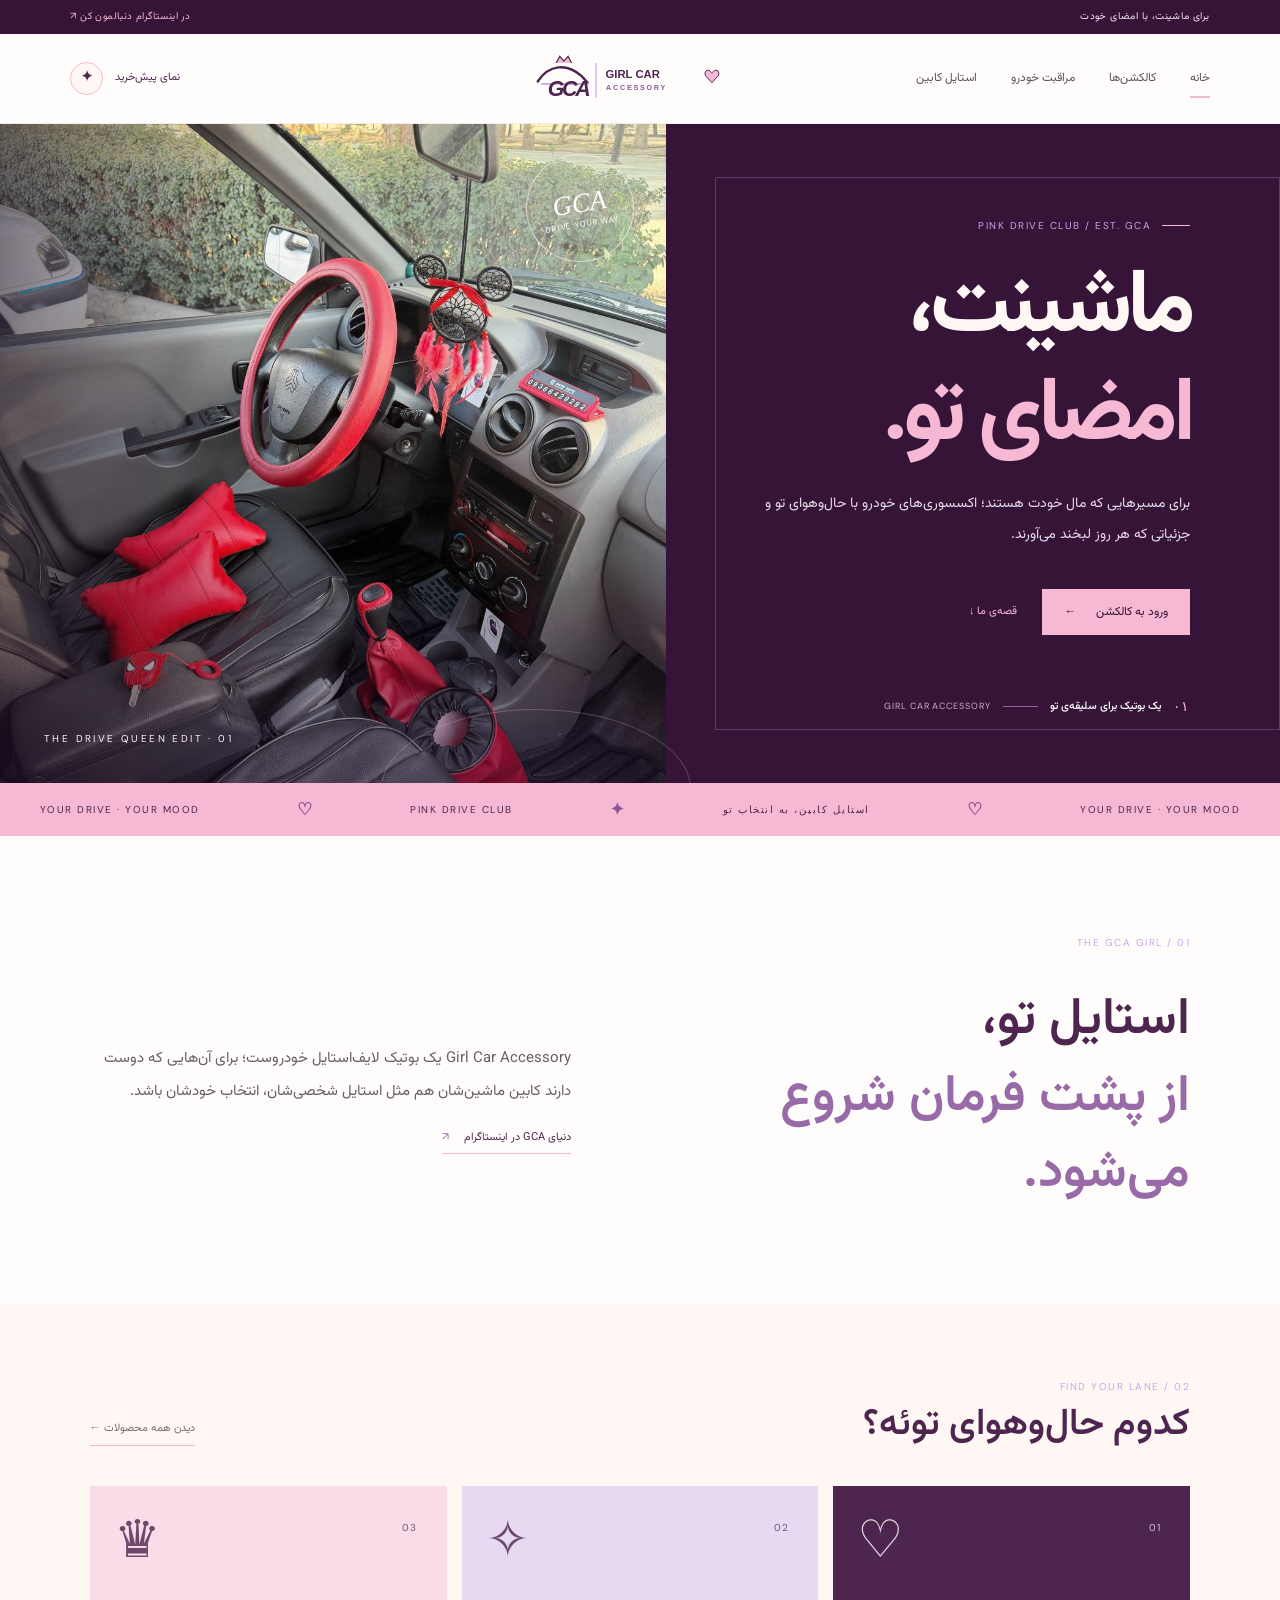
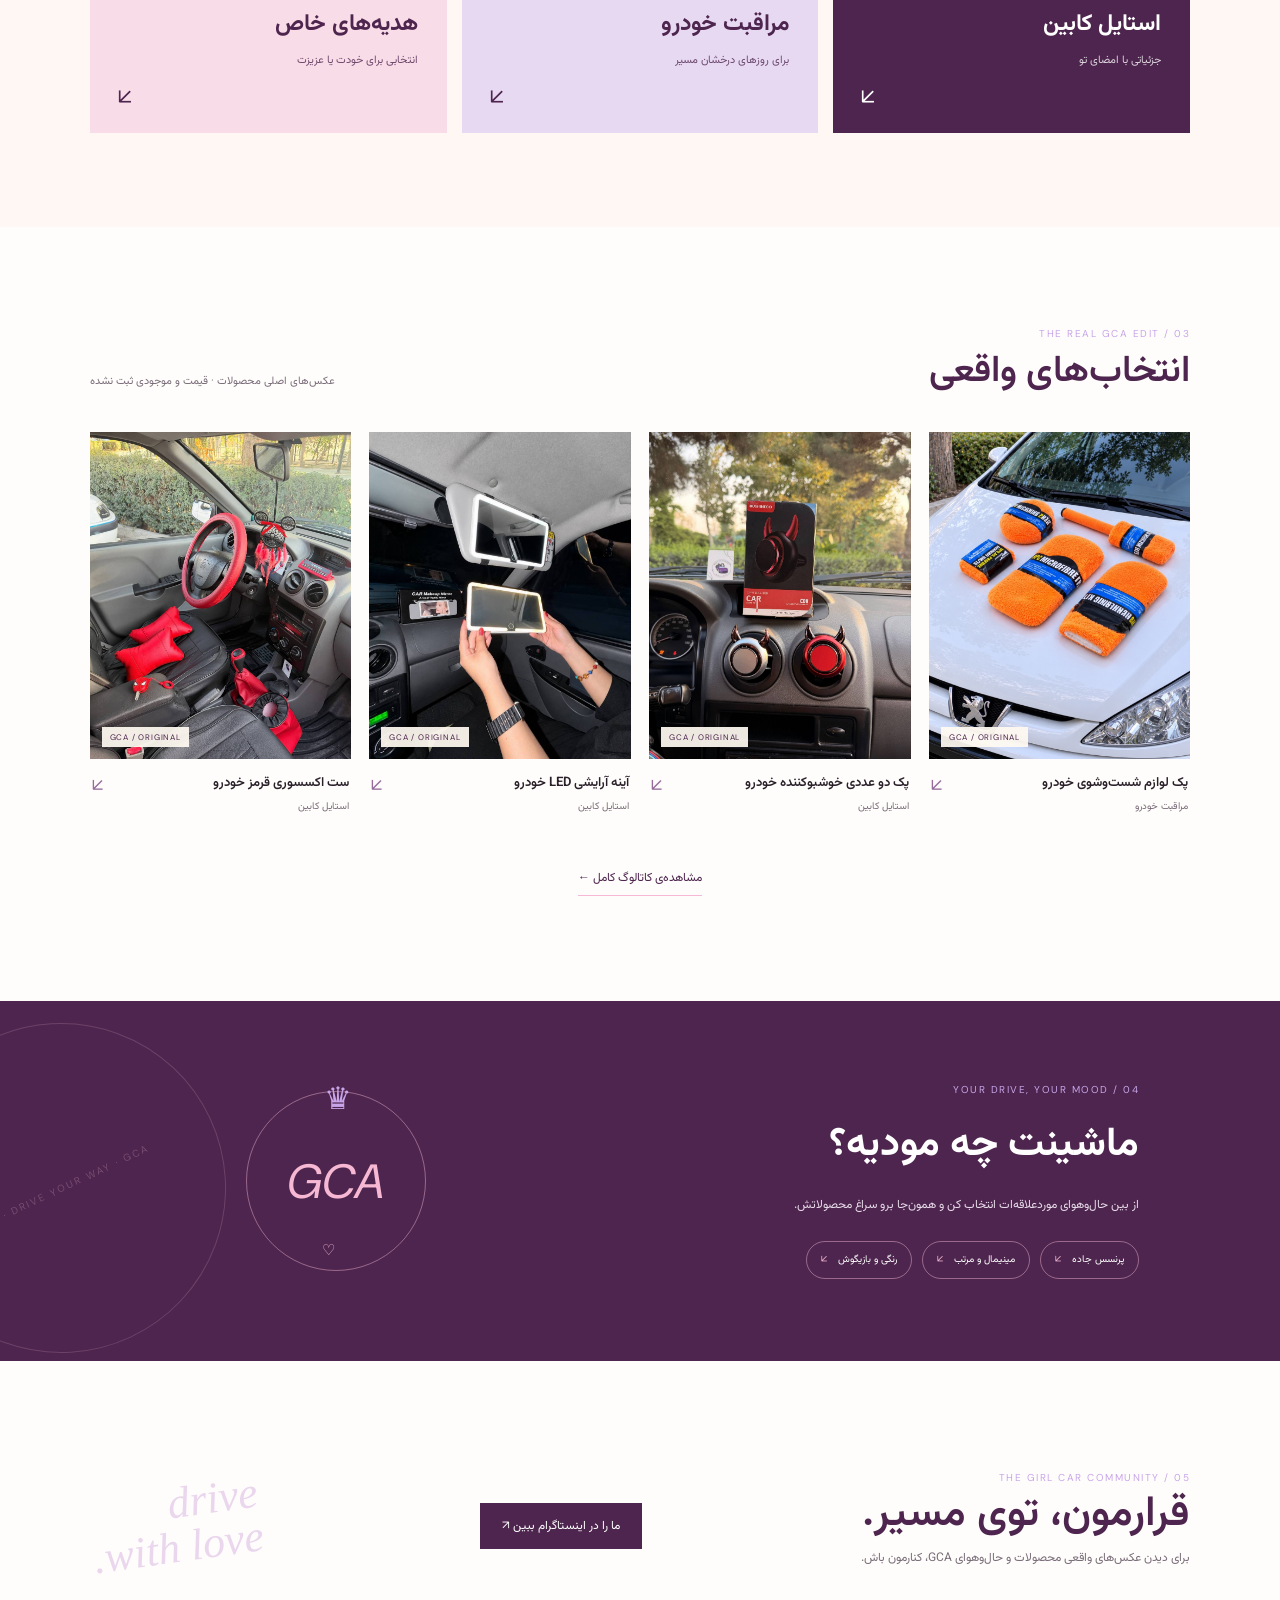
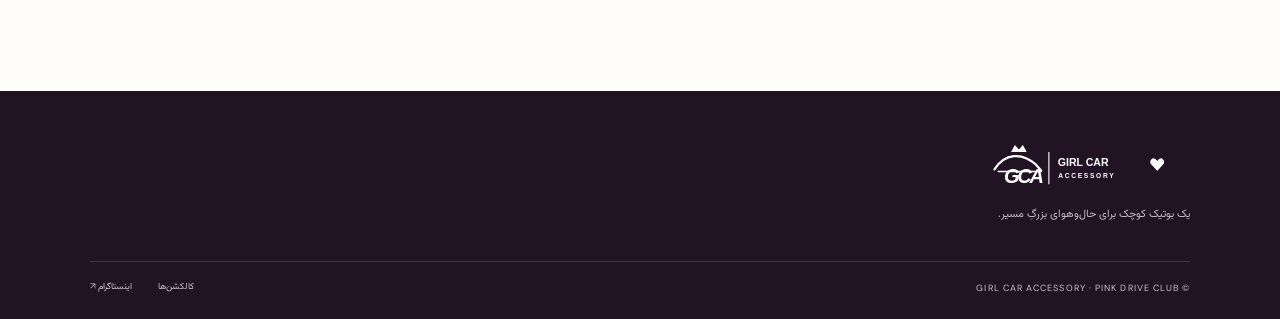
==== v2/index.html @ 0791c04e "Add isolated Pink Drive Club V2 preview" ====
<!doctype html>
<html lang="fa" dir="rtl">
<head>
  <meta charset="utf-8"><meta name="viewport" content="width=device-width,initial-scale=1">
  <meta name="theme-color" content="#4d254e"><meta name="description" content="گِرل‌کار اکسسوری؛ بوتیک استایل و اکسسوری خودرو.">
  <title>Girl Car Accessory — Pink Drive Club</title>
  <link rel="preconnect" href="https://fonts.googleapis.com"><link rel="preconnect" href="https://fonts.gstatic.com" crossorigin>
  <link href="https://fonts.googleapis.com/css2?family=DM+Sans:wght@400;500;600;700;800&family=Vazirmatn:wght@300;400;500;600;700;800&display=swap" rel="stylesheet">
  <link rel="icon" href="assets/gca-signature.svg" type="image/svg+xml"><link rel="stylesheet" href="styles.css">
</head>
<body>
  <div class="topline"><span>برای ماشینت، با امضای خودت</span><a href="https://www.instagram.com/girl_car_accessory/" target="_blank" rel="noreferrer">در اینستاگرام دنبالمون کن ↗</a></div>
  <header class="header" id="top"><button class="menu-button" aria-label="باز کردن منو" aria-expanded="false"><span></span><span></span></button><nav class="nav" aria-label="ناوبری اصلی"><a href="index.html" aria-current="page">خانه</a><a href="catalog.html">کالکشن‌ها</a><a href="catalog.html?category=car-care">مراقبت خودرو</a><a href="catalog.html?category=interior">استایل کابین</a></nav><a class="brand" href="index.html" aria-label="خانه Girl Car Accessory"><img src="assets/gca-signature.svg" alt="Girl Car Accessory"></a><a class="bag" href="cart.html"><span>نمای پیش‌خرید</span><b aria-hidden="true">✦</b></a></header>
  <main>
    <section class="hero" aria-labelledby="hero-title"><div class="hero-image"><img src="media/red-car-accessory-set/red-set.jpg" alt="عکس اصلی ست اکسسوری قرمز خودرو در کابین" fetchpriority="high"><span class="image-caption">THE DRIVE QUEEN EDIT · 01</span><span class="hero-stamp">GCA<br><small>DRIVE YOUR WAY</small></span></div><div class="hero-copy"><span class="eyebrow"><i></i> PINK DRIVE CLUB / EST. GCA</span><h1 id="hero-title">ماشینت،<br><em>امضای تو.</em></h1><p>برای مسیرهایی که مال خودت هستند؛ اکسسوری‌های خودرو با حال‌وهوای تو و جزئیاتی که هر روز لبخند می‌آورند.</p><div class="hero-actions"><a class="button button-light" href="catalog.html">ورود به کالکشن <span>←</span></a><a class="text-link" href="#story">قصه‌ی ما ↓</a></div><div class="hero-note"><span>۰۱</span><b>یک بوتیک برای سلیقه‌ی تو</b><i></i> GIRL CAR ACCESSORY</div></div><div class="hero-curve" aria-hidden="true"></div></section>
    <div class="ticker" aria-label="هویت برند"><span>YOUR DRIVE · YOUR MOOD</span><b>♡</b><span>استایل کابین، به انتخاب تو</span><b>✦</b><span>PINK DRIVE CLUB</span><b>♡</b><span>YOUR DRIVE · YOUR MOOD</span></div>
    <section class="intro section-wrap" id="story"><div class="section-index">01 / THE GCA GIRL</div><div class="intro-grid"><h2>استایل تو،<br><em>از پشت فرمان شروع می‌شود.</em></h2><div><p>Girl Car Accessory یک بوتیک لایف‌استایل خودروست؛ برای آن‌هایی که دوست دارند کابین ماشین‌شان هم مثل استایل شخصی‌شان، انتخاب خودشان باشد.</p><a class="underline-link" href="https://www.instagram.com/girl_car_accessory/" target="_blank" rel="noreferrer">دنیای GCA در اینستاگرام <span>↗</span></a></div></div></section>
    <section class="collections section-wrap" aria-labelledby="collections-title"><div class="section-head"><div><div class="section-index">02 / FIND YOUR LANE</div><h2 id="collections-title">کدوم حال‌وهوای توئه؟</h2></div><a class="underline-link" href="catalog.html">دیدن همه محصولات ←</a></div><div class="moods"><a class="mood mood-plum" href="catalog.html?category=interior"><span class="mood-num">01</span><span class="mood-icon">♡</span><h3>استایل کابین</h3><p>جزئیاتی با امضای تو</p><span class="mood-arrow">↙</span></a><a class="mood mood-lilac" href="catalog.html?category=car-care"><span class="mood-num">02</span><span class="mood-icon">✧</span><h3>مراقبت خودرو</h3><p>برای روزهای درخشان مسیر</p><span class="mood-arrow">↙</span></a><a class="mood mood-pink" href="catalog.html"><span class="mood-num">03</span><span class="mood-icon">♛</span><h3>هدیه‌های خاص</h3><p>انتخابی برای خودت یا عزیزت</p><span class="mood-arrow">↙</span></a></div></section>
    <section class="featured section-wrap" id="products"><div class="section-head"><div><div class="section-index">03 / THE REAL GCA EDIT</div><h2>انتخاب‌های واقعی</h2></div><span class="source-note">عکس‌های اصلی محصولات · قیمت و موجودی ثبت نشده</span></div><div class="product-grid" data-products-grid></div><a class="all-products" href="catalog.html">مشاهده‌ی کاتالوگ کامل <span>←</span></a></section>
    <section class="mood-quiz" aria-labelledby="mood-title"><div class="quiz-orbit" aria-hidden="true">GCA · DRIVE YOUR WAY · GCA</div><div class="quiz-copy"><div class="section-index">04 / YOUR DRIVE, YOUR MOOD</div><h2 id="mood-title">ماشینت چه مودیه؟</h2><p>از بین حال‌وهوای موردعلاقه‌ات انتخاب کن و همون‌جا برو سراغ محصولاتش.</p><div class="quiz-options"><a href="catalog.html?category=interior">پرنسس جاده <span>↙</span></a><a href="catalog.html?category=car-care">مینیمال و مرتب <span>↙</span></a><a href="catalog.html">رنگی و بازیگوش <span>↙</span></a></div></div><div class="quiz-mark" aria-hidden="true"><span>♛</span><b>GCA</b><i>♡</i></div></section>
    <section class="community section-wrap"><div><div class="section-index">05 / THE GIRL CAR COMMUNITY</div><h2>قرارمون، توی مسیر.</h2><p>برای دیدن عکس‌های واقعی محصولات و حال‌وهوای GCA، کنارمون باش.</p></div><a class="button button-plum" href="https://www.instagram.com/girl_car_accessory/" target="_blank" rel="noreferrer">ما را در اینستاگرام ببین ↗</a><span class="community-script">drive<br>with love.</span></section>
  </main>
  <footer class="footer"><a class="brand" href="index.html"><img src="assets/gca-signature.svg" alt="Girl Car Accessory"></a><p>یک بوتیک کوچک برای حال‌وهوای بزرگِ مسیر.</p><div class="footer-bottom"><span>© GIRL CAR ACCESSORY · PINK DRIVE CLUB</span><a href="catalog.html">کالکشن‌ها</a><a href="https://www.instagram.com/girl_car_accessory/" target="_blank" rel="noreferrer">اینستاگرام ↗</a></div></footer>
  <script src="app.js" defer></script>
</body></html>
---- v2/styles.css ----
:root{--plum:#4d254e;--plum-2:#351438;--lilac:#c7a5e8;--pink:#f6b8d3;--pearl:#fff7f4;--paper:#fffdfb;--silver:#b9bbc6;--ink:#2a202a;--muted:#796d79;--line:#eadde8;--serif:Georgia,serif;--sans:"DM Sans",sans-serif;--persian:"Vazirmatn",sans-serif;--shadow:0 24px 70px #35143824}
*{box-sizing:border-box}html{scroll-behavior:smooth}body{margin:0;background:var(--paper);color:var(--ink);font-family:var(--persian),var(--sans);font-size:15px;line-height:1.85}a{color:inherit;text-decoration:none}img{display:block;max-width:100%}button{font:inherit}.topline{height:34px;background:var(--plum-2);color:#f9eaf4;display:flex;align-items:center;justify-content:space-between;padding:0 5.5%;font-size:10px;letter-spacing:.04em}.topline a{color:var(--pink)}.header{height:90px;display:grid;grid-template-columns:1fr auto 1fr;align-items:center;padding:0 5.5%;background:#fffdfbf0;border-bottom:1px solid #4d254e13;position:sticky;top:0;z-index:20;backdrop-filter:blur(16px)}.brand img{width:214px;height:auto}.nav{display:flex;gap:34px;align-items:center;font-size:12px}.nav a{padding:10px 0;position:relative;color:#615263}.nav a:after{content:"";position:absolute;right:0;bottom:2px;width:0;height:2px;background:var(--pink);transition:width .25s}.nav a:hover:after,.nav a[aria-current=page]:after{width:100%}.bag{justify-self:end;display:flex;align-items:center;gap:12px;font-size:11px;color:var(--plum)}.bag b{display:grid;place-items:center;width:33px;height:33px;background:var(--pearl);border:1px solid var(--pink);border-radius:50%;font-size:14px}.menu-button{display:none}
.hero{min-height:650px;background:var(--plum-2);display:grid;grid-template-columns:1.04fr .96fr;direction:ltr;position:relative;overflow:hidden;color:var(--pearl)}.hero-image{position:relative;min-height:650px;overflow:hidden;background:#170e1c}.hero-image:after{content:"";position:absolute;inset:0;background:linear-gradient(90deg,#1d102290 0%,transparent 38%),linear-gradient(0deg,#21112b80,transparent 34%)}.hero-image img{height:100%;width:100%;position:absolute;inset:0;object-fit:cover;object-position:center 48%;filter:saturate(.91)}.image-caption{position:absolute;z-index:1;bottom:38px;left:44px;direction:ltr;color:#fff3f9;font:10px var(--sans);letter-spacing:.24em}.hero-stamp{position:absolute;z-index:1;right:32px;top:30px;width:108px;height:108px;border:1px solid #ffe9f4a8;border-radius:50%;display:grid;place-content:center;text-align:center;color:white;font:italic 27px var(--serif);transform:rotate(-9deg);text-shadow:0 0 24px #f6b8d3}.hero-stamp small{font:8px var(--sans);letter-spacing:.1em}.hero-copy{direction:rtl;padding:95px clamp(36px,7vw,110px) 68px;position:relative;z-index:1;display:flex;flex-direction:column;justify-content:center}.hero-copy:before{content:"";position:absolute;inset:8% 0 8% 8%;border:1px solid #c7a5e844;pointer-events:none}.eyebrow,.section-index{font:10px var(--sans);letter-spacing:.15em;color:var(--lilac)}.eyebrow{display:flex;align-items:center;gap:11px}.eyebrow i{display:block;width:28px;height:1px;background:var(--pink)}h1,h2,h3,p{margin-top:0}.hero h1{font-size:clamp(56px,7vw,96px);line-height:1.2;letter-spacing:-.06em;margin:24px 0 18px;font-weight:700}.hero h1 em,.catalog-page h1 em,.product-copy h1 em,.disabled-page h1 em{font-style:normal;color:var(--pink)}.hero-copy>p{max-width:440px;color:#e8dbe8;font-size:14px;line-height:2.2}.hero-actions{display:flex;align-items:center;gap:25px;margin-top:24px}.button{display:inline-flex;align-items:center;justify-content:center;gap:20px;padding:12px 22px;font-size:12px;transition:transform .25s,background .25s}.button:hover{transform:translateY(-2px)}.button-light{background:var(--pink);color:var(--plum-2)}.button-plum{background:var(--plum);color:white}.text-link{font-size:11px;color:var(--pink)}.hero-note{display:flex;align-items:center;gap:12px;margin-top:63px;color:#c6b3ca;font:9px var(--sans);letter-spacing:.1em}.hero-note span{color:var(--pink);font:14px var(--serif)}.hero-note b{font:500 11px var(--persian);letter-spacing:0;color:white}.hero-note i{height:1px;width:35px;background:#946494}.hero-curve{position:absolute;z-index:1;bottom:-86px;right:46%;width:310px;height:160px;border:1px solid #f6b8d342;border-radius:50%;pointer-events:none}
.ticker{height:53px;background:var(--pink);color:var(--plum);display:flex;align-items:center;justify-content:space-around;gap:18px;white-space:nowrap;overflow:hidden;font:10px var(--sans);letter-spacing:.15em}.ticker b{font-size:17px;color:#8d5797}.section-wrap{padding-left:7%;padding-right:7%}.intro{padding-top:100px;padding-bottom:92px}.intro>.section-index{margin-bottom:34px}.intro-grid{display:grid;grid-template-columns:1.05fr .95fr;gap:8%;align-items:center}.intro h2,.section-head h2,.community h2{font-size:clamp(30px,4vw,52px);line-height:1.5;font-weight:600;color:var(--plum);margin:0}.intro h2 em{font-style:normal;color:#986aa8}.intro-grid p{max-width:470px;color:#695f6c;line-height:2.2}.underline-link{display:inline-flex;gap:15px;padding-bottom:5px;border-bottom:1px solid var(--pink);color:var(--plum);font-size:11px}.underline-link span{color:#9b6ba8}.collections{padding-top:75px;padding-bottom:94px;background:var(--pearl)}.section-head{display:flex;align-items:end;justify-content:space-between;gap:20px;margin-bottom:32px}.section-head .section-index{margin-bottom:5px}.section-head h2{font-size:37px}.section-head>.underline-link,.source-note{margin-bottom:8px;font-size:11px;color:var(--muted)}.moods{display:grid;grid-template-columns:repeat(3,1fr);gap:15px}.mood{min-height:247px;padding:28px 29px;position:relative;overflow:hidden;transition:transform .3s,box-shadow .3s}.mood:hover{transform:translateY(-5px);box-shadow:var(--shadow)}.mood-plum{background:var(--plum);color:white}.mood-lilac{background:#e8d9f3;color:var(--plum)}.mood-pink{background:#f8dce8;color:var(--plum)}.mood-num{font:10px var(--sans);letter-spacing:.14em;opacity:.75}.mood-icon{position:absolute;top:23px;left:24px;font:52px var(--serif);opacity:.8}.mood h3{font-size:23px;margin:62px 0 5px}.mood p{font-size:11px;margin:0;opacity:.8}.mood-arrow{position:absolute;bottom:22px;left:28px;font:22px var(--sans)}.featured{padding-top:100px;padding-bottom:105px}.source-note{max-width:260px;text-align:left;line-height:1.8}.product-grid,.catalog-grid{display:grid;grid-template-columns:repeat(4,minmax(0,1fr));gap:18px}.product-card{min-width:0;display:block}.product-art{aspect-ratio:.8;background:#f3e7ef;overflow:hidden;position:relative}.product-art img{width:100%;height:100%;object-fit:cover;transition:transform .5s}.product-card:hover .product-art img{transform:scale(1.045)}.product-art:after{content:"GCA / ORIGINAL";position:absolute;bottom:12px;left:12px;background:#fffaf1ed;color:var(--plum);padding:5px 8px;font:8px var(--sans);letter-spacing:.1em}.product-info{display:flex;align-items:start;justify-content:space-between;gap:10px;padding:12px 2px}.product-info h3{font-size:13px;font-weight:600;margin:0 0 3px}.product-info p{font-size:10px;color:var(--muted);margin:0}.card-arrow{font-size:18px;color:#956c9b}.all-products{display:block;width:max-content;margin:38px auto 0;padding-bottom:6px;border-bottom:1px solid var(--pink);font-size:12px;color:var(--plum)}
.mood-quiz{min-height:360px;background:var(--plum);color:white;display:grid;grid-template-columns:1fr .64fr;align-items:center;padding:74px 11%;position:relative;overflow:hidden}.quiz-orbit{position:absolute;left:-104px;top:22px;width:330px;height:330px;border:1px solid #f6b8d330;border-radius:50%;display:grid;place-items:center;color:#f6b8d342;font:10px var(--sans);letter-spacing:.2em;transform:rotate(-25deg)}.quiz-copy{position:relative;z-index:1}.quiz-copy h2{font-size:40px;margin:12px 0}.quiz-copy>p{font-size:12px;color:#e8dbea}.quiz-options{display:flex;gap:10px;flex-wrap:wrap;margin-top:25px}.quiz-options a{padding:9px 14px;border:1px solid #f6b8d376;border-radius:100px;font-size:10px;transition:background .2s,color .2s}.quiz-options a:hover{background:var(--pink);color:var(--plum)}.quiz-options span{margin-right:8px;color:var(--pink)}.quiz-mark{justify-self:center;width:180px;height:180px;border:1px solid #f6b8d375;border-radius:50%;display:grid;place-content:center;text-align:center;position:relative}.quiz-mark b{font:italic 48px var(--sans);color:var(--pink)}.quiz-mark span{position:absolute;top:-19px;right:73px;font-size:31px;color:var(--lilac)}.quiz-mark i{position:absolute;bottom:4px;left:75px;color:var(--pink);font-style:normal}.community{min-height:330px;display:flex;align-items:center;justify-content:space-between;gap:25px;position:relative;overflow:hidden}.community h2{font-size:42px}.community p{color:var(--muted);font-size:12px}.community-script{font:italic 44px/1 var(--serif);color:#ead7ee;transform:rotate(-8deg)}.footer{background:#211324;color:#eee4ef;padding:50px 7% 23px}.footer .brand img{filter:brightness(0) invert(1);width:200px}.footer>p{margin:13px 0 36px;font-size:11px;color:#c7b7ca}.footer-bottom{border-top:1px solid #ffffff22;padding-top:17px;display:flex;align-items:center;gap:26px;color:#cdbed0;font-size:9px}.footer-bottom span{margin-left:auto;font:9px var(--sans);letter-spacing:.12em}
.catalog-page{padding-top:70px;padding-bottom:100px}.catalog-page>.section-index{margin-bottom:8px}.catalog-page h1,.product-copy h1,.disabled-page h1{font-size:clamp(38px,5vw,62px);line-height:1.4;color:var(--plum);margin-bottom:6px}.catalog-page h1 em,.product-copy h1 em,.disabled-page h1 em{color:#986aa8}.catalog-intro{color:var(--muted);font-size:13px;margin:0 0 25px}.filter-pills{display:flex;gap:9px;flex-wrap:wrap;margin:28px 0 25px}.filter-pills button{background:transparent;border:1px solid var(--line);border-radius:999px;padding:8px 16px;color:var(--plum);font-size:10px;cursor:pointer}.filter-pills button[aria-pressed=true],.filter-pills button:hover{background:var(--plum);border-color:var(--plum);color:white}.catalog-grid{grid-template-columns:repeat(3,minmax(0,1fr));gap:30px 20px}.catalog-footnote{margin-top:42px;color:var(--muted);font-size:10px;border-top:1px solid var(--line);padding-top:16px}
.product-page{padding-top:32px;padding-bottom:90px}.product-crumb{font-size:10px;color:var(--muted);margin-bottom:28px}.product-crumb a{color:var(--plum)}.product-layout{display:grid;grid-template-columns:1fr .9fr;gap:8%;align-items:start}.product-gallery{position:sticky;top:112px}.gallery-main{background:#f4e8f1;aspect-ratio:.9;overflow:hidden}.gallery-main img{width:100%;height:100%;object-fit:cover}.gallery-thumbs{display:flex;gap:10px;margin-top:10px;overflow:auto}.gallery-thumbs button{width:76px;height:76px;flex:0 0 76px;padding:0;border:1px solid var(--line);background:#f6edf5;cursor:pointer}.gallery-thumbs button[aria-pressed=true]{border:2px solid var(--plum)}.gallery-thumbs img{width:100%;height:100%;object-fit:cover}.product-copy{padding-top:12px}.product-copy>.section-index{margin-bottom:14px}.product-copy h1{font-size:39px;margin:0 0 10px}.product-short{font-size:14px;color:var(--plum);font-weight:600}.product-description{font-size:13px;line-height:2.15;color:#655b67}.attribute-box,.missing-box{border-top:1px solid var(--line);padding-top:17px;margin-top:20px}.attribute-box h2{font-size:14px;color:var(--plum);margin:0 0 8px}.attribute-box ul,.missing-box ul{padding-right:18px;margin:0;font-size:11px;color:#625863;line-height:2}.preview-notice{margin:23px 0;background:var(--pearl);border-right:3px solid var(--pink);padding:13px 16px;display:grid;gap:3px;font-size:11px;color:#625863}.preview-notice b{color:var(--plum)}.source-box{display:grid;gap:5px;font-size:11px;margin-top:22px}.source-box a{color:#8d5797;text-decoration:underline;text-underline-offset:3px}.source-box time{font-size:10px;color:var(--muted)}.missing-box b{font-size:11px;color:var(--plum)}.product-copy>.button{margin-top:25px}.disabled-page{min-height:65vh;display:flex;flex-direction:column;justify-content:center;align-items:flex-start}.disabled-page h1{margin:10px 0}.disabled-page p{max-width:540px;color:var(--muted);margin-bottom:24px}
@media(max-width:900px){.header{height:76px;padding:0 4%}.nav{gap:18px;font-size:11px}.brand img{width:184px}.hero{min-height:560px}.hero-image{min-height:560px}.hero-copy{padding:60px 35px}.hero h1{font-size:64px}.product-grid{grid-template-columns:repeat(2,minmax(0,1fr))}.catalog-grid{grid-template-columns:repeat(2,minmax(0,1fr))}.section-wrap{padding-left:5%;padding-right:5%}.mood-quiz{padding:60px 7%}}
@media(max-width:640px){body{font-size:14px}.topline{height:29px;padding:0 16px;font-size:9px}.topline a{font-size:8px}.header{height:66px;padding:0 17px;grid-template-columns:32px 1fr 48px}.menu-button{display:flex;width:30px;height:30px;border:0;background:transparent;padding:4px;flex-direction:column;justify-content:center;gap:6px}.menu-button span{height:1px;width:20px;background:var(--plum)}.nav{display:none;position:absolute;top:66px;right:0;left:0;padding:16px 22px 22px;background:var(--paper);box-shadow:0 18px 35px #35143818;flex-direction:column;align-items:stretch;gap:6px}.nav.open{display:flex}.nav a{padding:10px 0}.brand{grid-column:2;justify-self:center}.brand img{width:166px}.bag{grid-column:3;grid-row:1}.bag span{display:none}.bag b{width:30px;height:30px}.hero{display:flex;flex-direction:column;min-height:0}.hero-copy{order:0;padding:46px 24px 25px}.hero-copy:before{inset:12px 12px 10px 12px}.hero h1{font-size:58px;margin:17px 0 10px}.hero-copy>p{font-size:12px;line-height:2}.hero-actions{margin-top:17px;gap:18px}.button{padding:10px 15px;font-size:11px}.hero-note{margin-top:26px;font-size:8px}.hero-image{order:1;min-height:0;height:330px}.hero-image img{object-position:center 43%}.hero-stamp{width:78px;height:78px;top:18px;right:18px;font-size:22px}.hero-stamp small{font-size:6px}.image-caption{left:17px;bottom:18px;font-size:8px}.ticker{height:40px;justify-content:flex-start;gap:22px;padding:0 18px;font-size:8px}.intro{padding-top:60px;padding-bottom:60px}.intro>.section-index{margin-bottom:18px}.intro-grid{grid-template-columns:1fr;gap:14px}.intro h2{font-size:30px}.intro-grid p{font-size:12px;margin-bottom:12px}.collections{padding-top:55px;padding-bottom:58px}.section-head{align-items:start;flex-direction:column;gap:9px;margin-bottom:21px}.section-head h2{font-size:29px}.section-head>.underline-link{margin:0}.moods{grid-template-columns:1fr;gap:10px}.mood{min-height:158px;padding:18px 21px}.mood-icon{font-size:35px;top:15px;left:18px}.mood h3{font-size:20px;margin:36px 0 0}.mood p{font-size:10px}.mood-num{font-size:8px}.mood-arrow{bottom:15px;left:20px}.featured{padding-top:58px;padding-bottom:64px}.source-note{font-size:9px;text-align:right}.product-grid{gap:18px 10px}.product-art{aspect-ratio:.78}.product-art:after{font-size:7px;bottom:8px;left:8px;padding:3px 5px}.product-info{padding:8px 1px}.product-info h3{font-size:11px}.product-info p{font-size:9px}.card-arrow{font-size:15px}.all-products{font-size:10px;margin-top:26px}.mood-quiz{grid-template-columns:1fr;padding:54px 23px;min-height:0}.quiz-copy h2{font-size:30px}.quiz-copy>p{font-size:11px}.quiz-options{gap:7px}.quiz-options a{font-size:9px;padding:8px 10px}.quiz-mark{display:none}.quiz-orbit{width:220px;height:220px;left:-130px;top:-30px}.community{min-height:250px;flex-wrap:wrap;padding-top:43px;padding-bottom:42px;gap:14px}.community h2{font-size:30px}.community p{font-size:11px;max-width:280px}.community-script{font-size:28px}.footer{padding:35px 22px 19px}.footer .brand img{width:175px}.footer>p{font-size:10px;margin:10px 0 23px}.footer-bottom{gap:12px;flex-wrap:wrap;font-size:8px}.footer-bottom span{flex-basis:100%;margin:0}.catalog-page{padding-top:42px;padding-bottom:64px}.catalog-page h1{font-size:40px}.catalog-intro{font-size:11px;line-height:2}.filter-pills{margin:20px 0}.filter-pills button{font-size:9px;padding:7px 12px}.catalog-grid{gap:18px 10px}.product-page{padding-top:22px;padding-bottom:62px}.product-crumb{margin-bottom:17px}.product-layout{grid-template-columns:1fr;gap:23px}.product-gallery{position:static}.gallery-main{aspect-ratio:.96}.gallery-thumbs button{width:65px;height:65px;flex-basis:65px}.product-copy{padding-top:0}.product-copy h1{font-size:30px}.product-short{font-size:12px}.product-description{font-size:11px}.product-copy>.section-index{font-size:8px}.attribute-box h2{font-size:12px}.attribute-box ul,.missing-box ul{font-size:10px}.preview-notice{font-size:10px}.source-box{font-size:10px}.disabled-page{min-height:75vh;padding-top:40px;padding-bottom:50px}.disabled-page h1{font-size:35px}.disabled-page p{font-size:12px}}
@media(prefers-reduced-motion:reduce){*,*::before,*::after{scroll-behavior:auto!important;animation-duration:.01ms!important;animation-iteration-count:1!important;transition-duration:.01ms!important}}
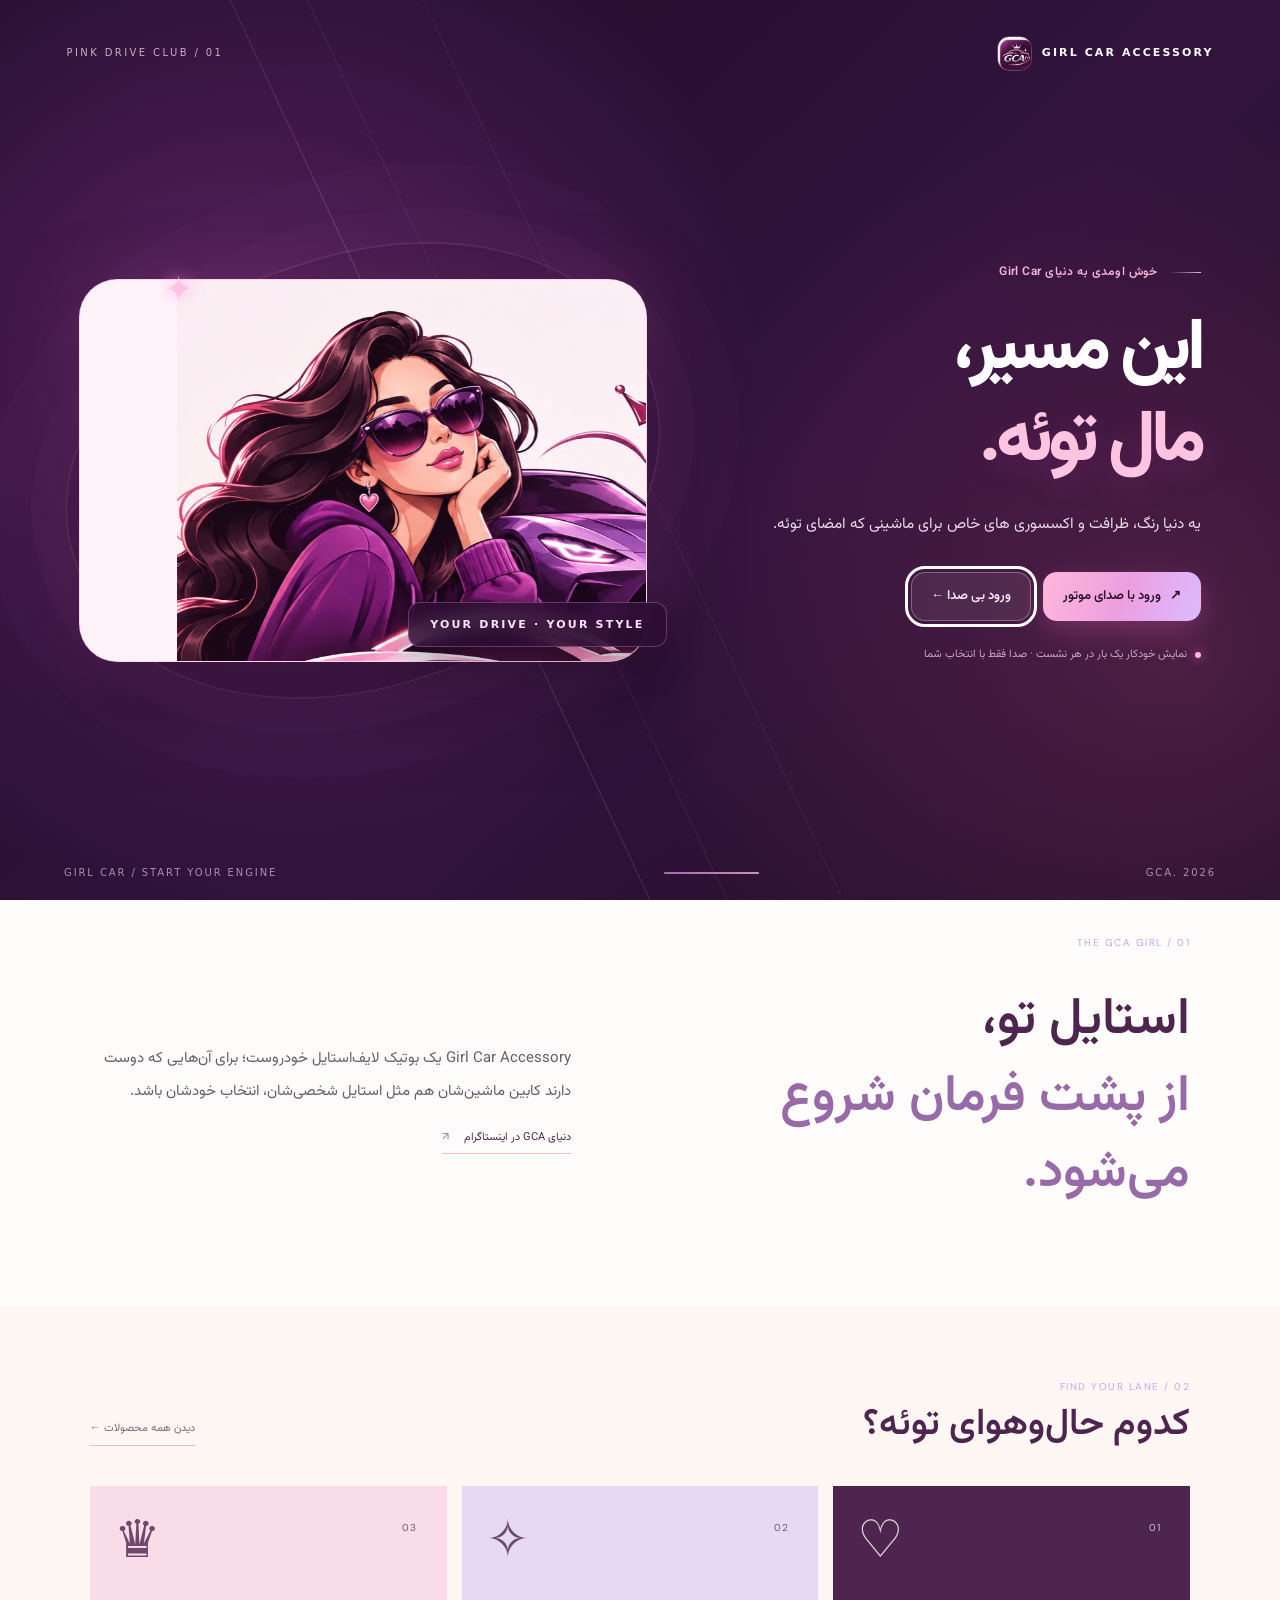
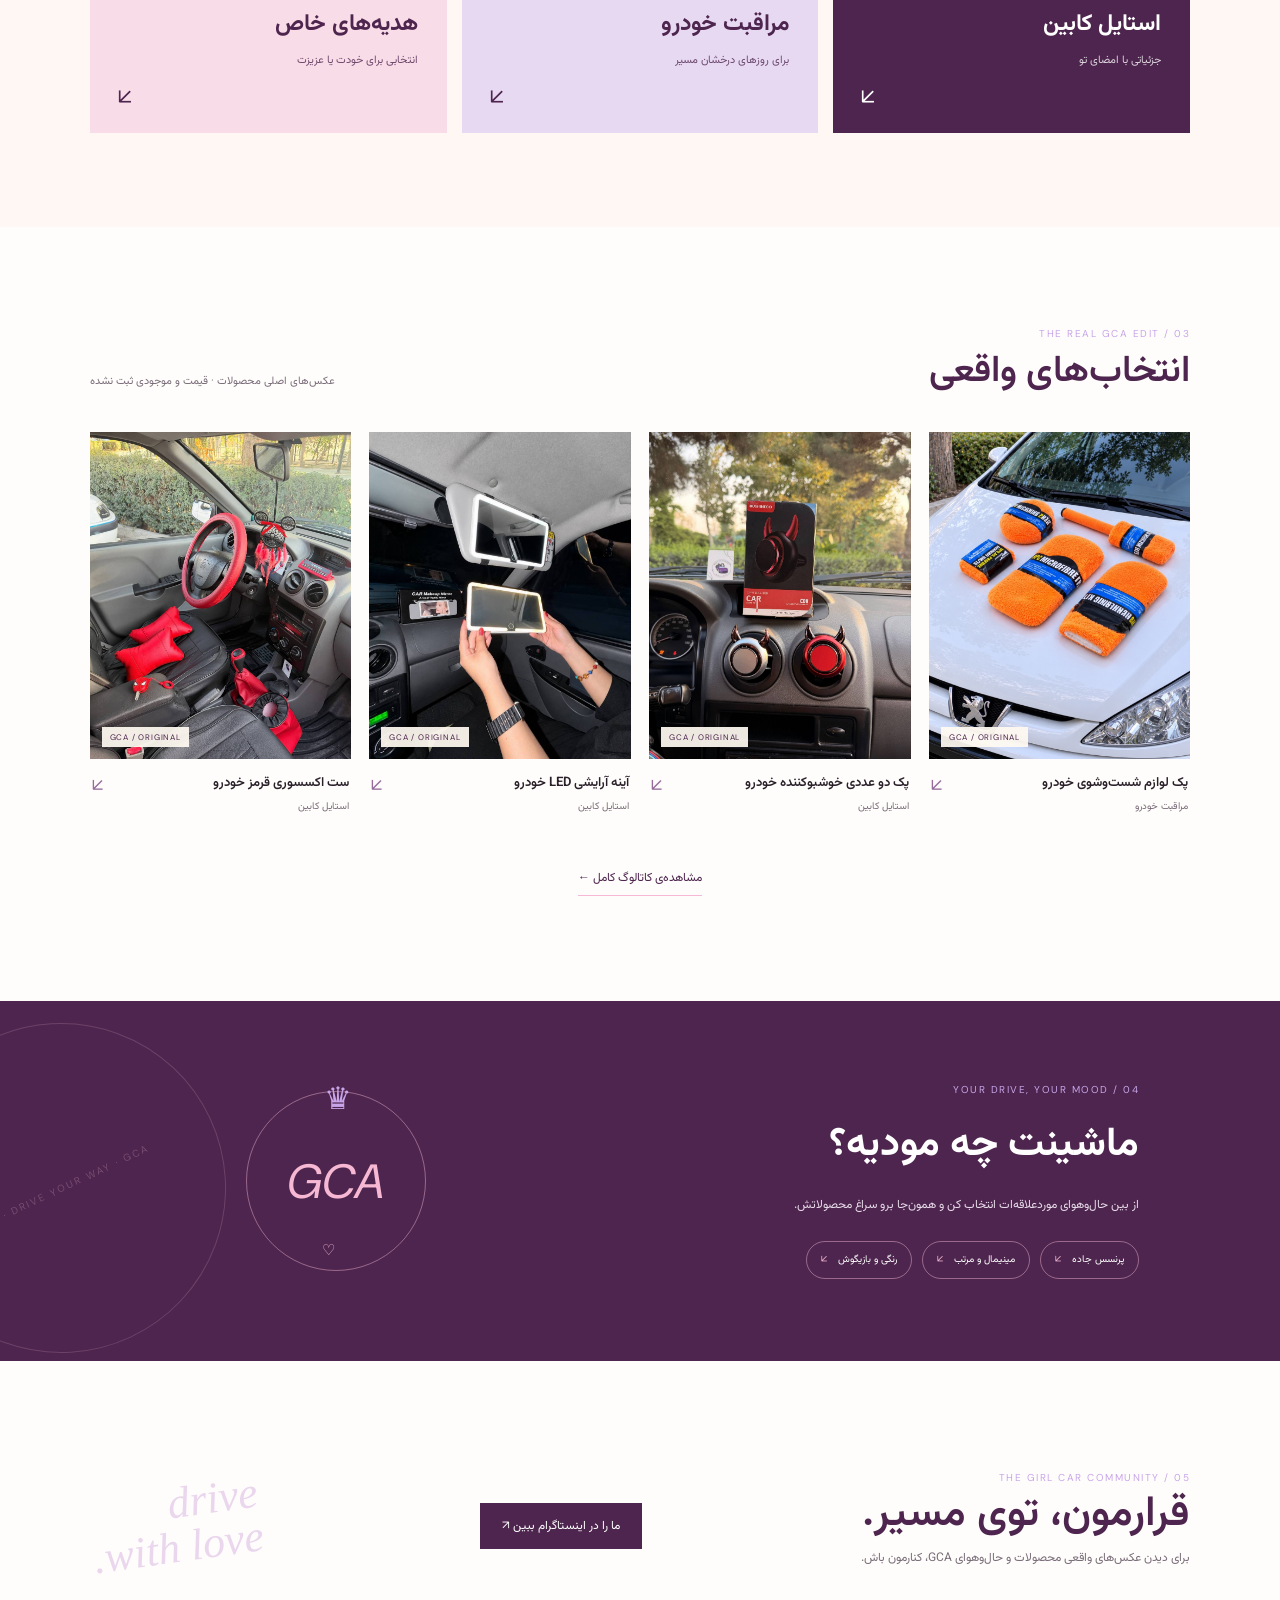
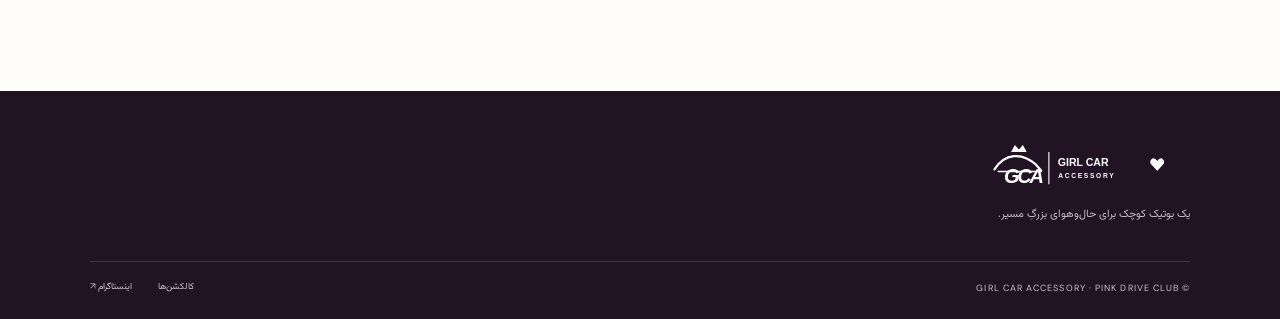
==== commit bfd5163f: "Add lightweight Drive Intro to isolated V2 preview" ====
--- a/v2/index.html
+++ b/v2/index.html
@@ -22,4 +22,6 @@
   </main>
   <footer class="footer"><a class="brand" href="index.html"><img src="assets/gca-signature.svg" alt="Girl Car Accessory"></a><p>یک بوتیک کوچک برای حال‌وهوای بزرگِ مسیر.</p><div class="footer-bottom"><span>© GIRL CAR ACCESSORY · PINK DRIVE CLUB</span><a href="catalog.html">کالکشن‌ها</a><a href="https://www.instagram.com/girl_car_accessory/" target="_blank" rel="noreferrer">اینستاگرام ↗</a></div></footer>
   <script src="app.js" defer></script>
+  <script src="drive-intro/intro.js" defer></script>
 </body></html>
+
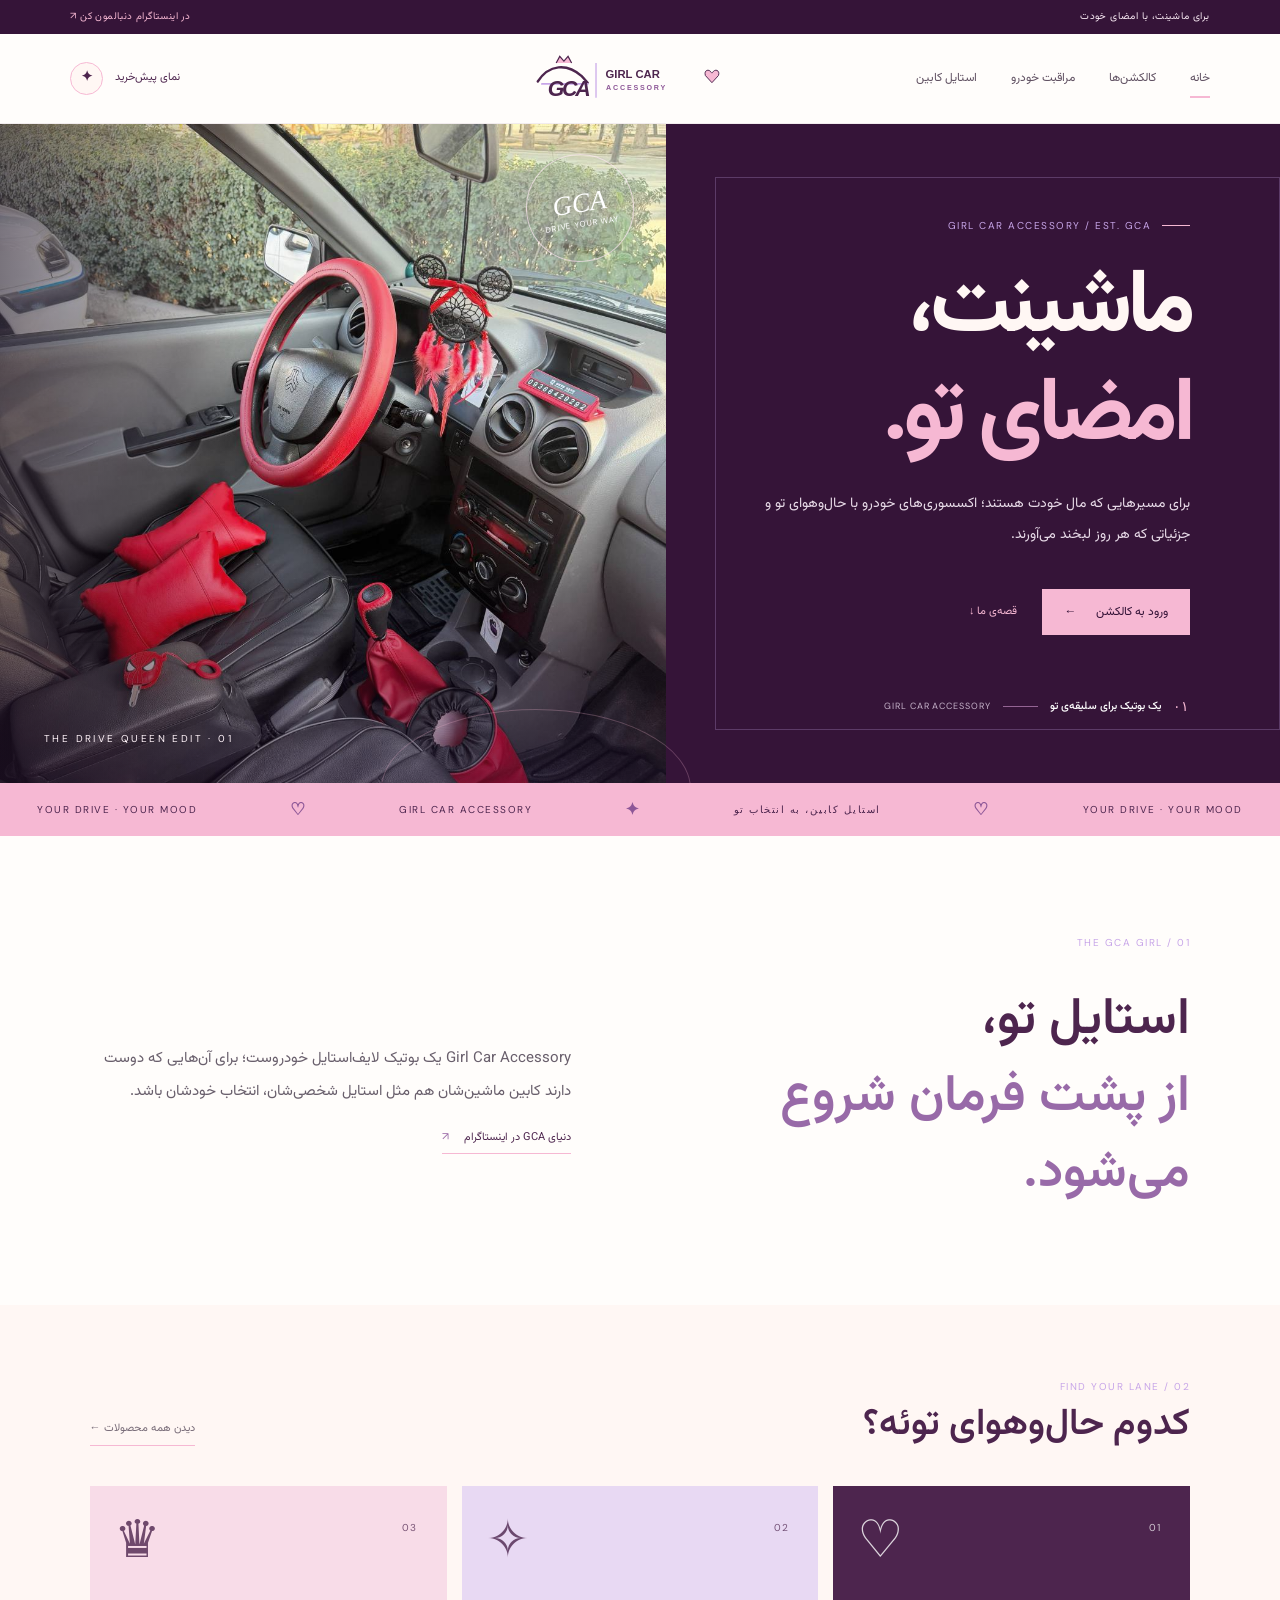
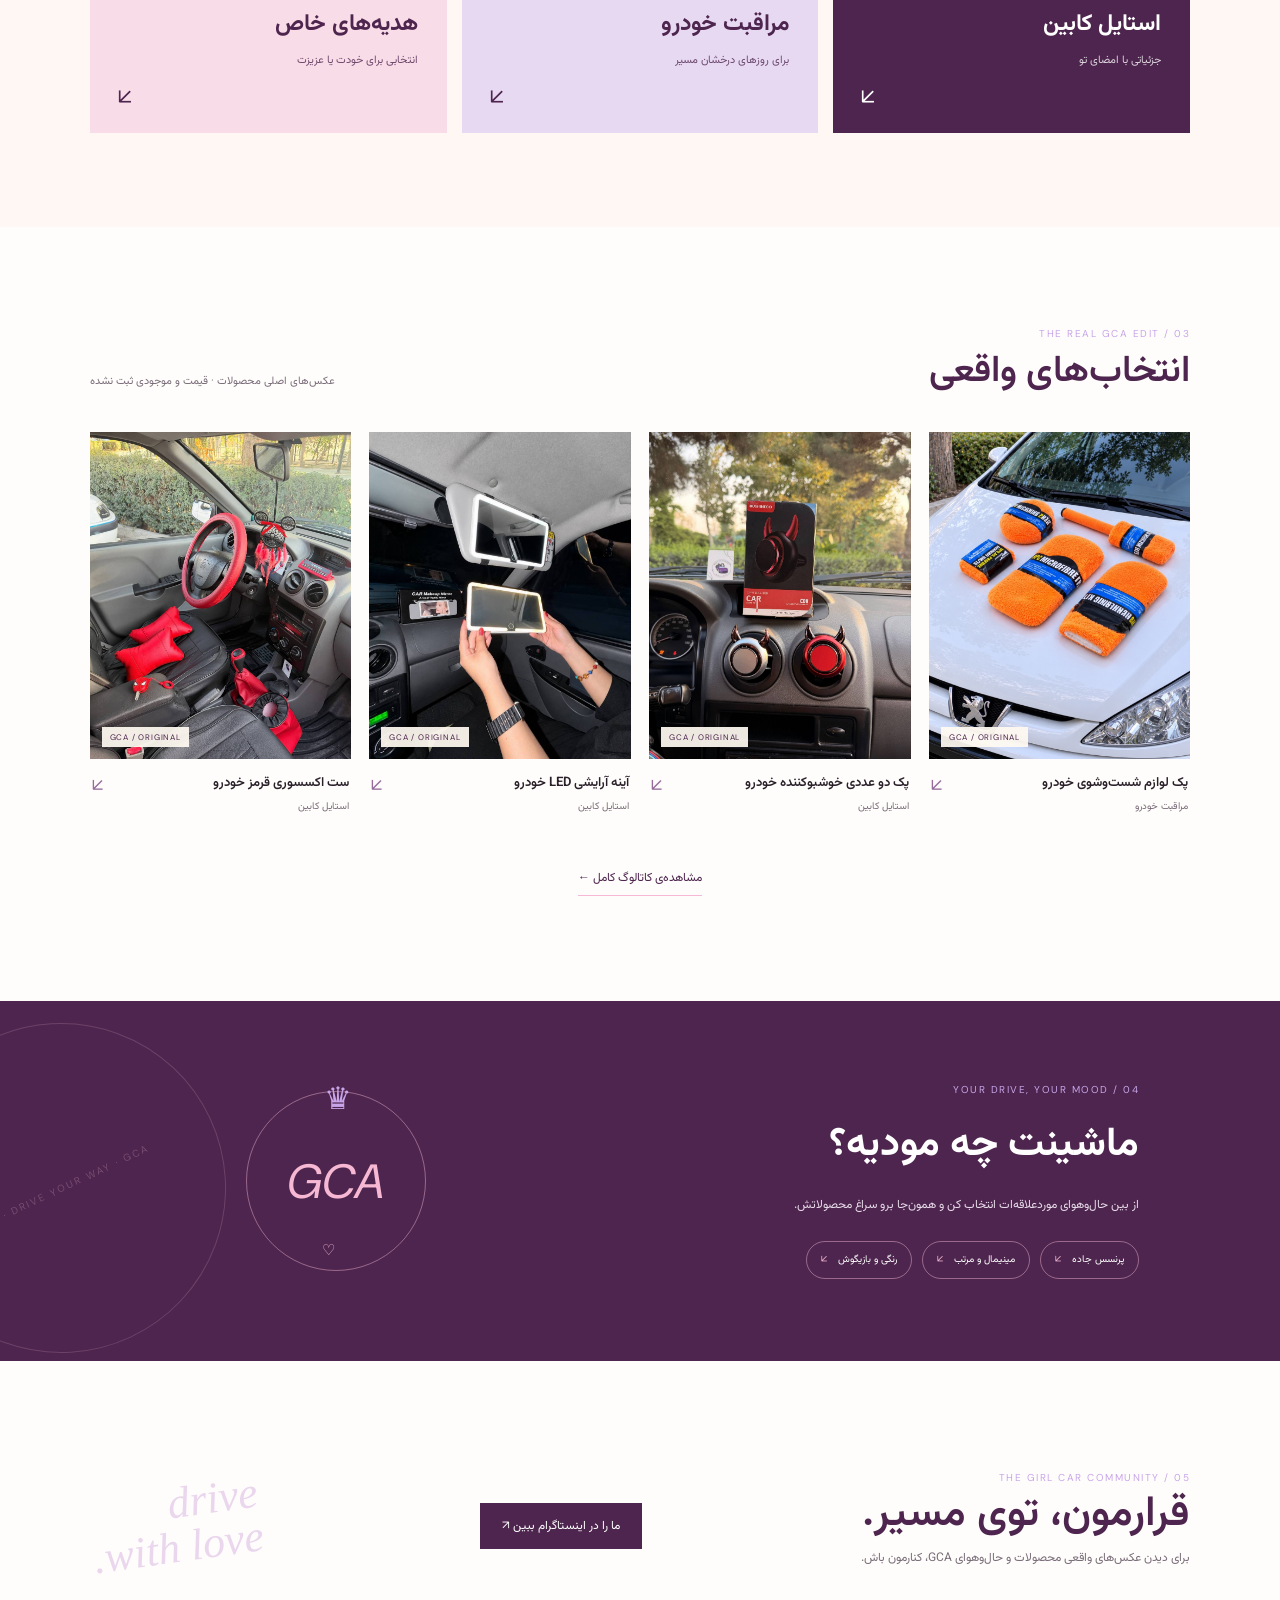
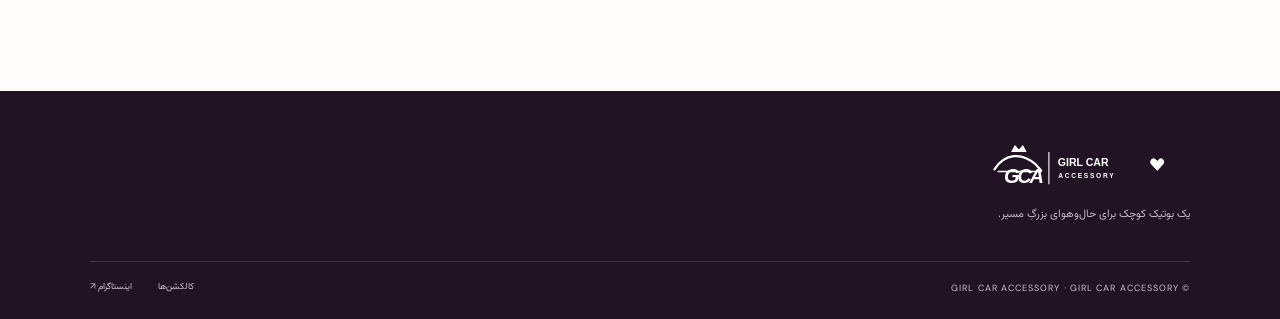
==== commit 9d79f0b5: "Correct V2 branding and add cinematic intro" ====
--- a/v2/index.html
+++ b/v2/index.html
@@ -3,25 +3,56 @@
 <head>
   <meta charset="utf-8"><meta name="viewport" content="width=device-width,initial-scale=1">
   <meta name="theme-color" content="#4d254e"><meta name="description" content="گِرل‌کار اکسسوری؛ بوتیک استایل و اکسسوری خودرو.">
-  <title>Girl Car Accessory — Pink Drive Club</title>
+  <title>Girl Car Accessory | اکسسوری خودرو</title>
   <link rel="preconnect" href="https://fonts.googleapis.com"><link rel="preconnect" href="https://fonts.gstatic.com" crossorigin>
   <link href="https://fonts.googleapis.com/css2?family=DM+Sans:wght@400;500;600;700;800&family=Vazirmatn:wght@300;400;500;600;700;800&display=swap" rel="stylesheet">
   <link rel="icon" href="assets/gca-signature.svg" type="image/svg+xml"><link rel="stylesheet" href="styles.css">
+  <style>
+    #gca-cinematic{position:fixed;inset:0;z-index:2147483000;display:grid;place-items:center;overflow:hidden;background:#170d20;color:#fff;direction:ltr}
+    #gca-cinematic[hidden],html.gca-intro-skipped #gca-cinematic{display:none!important}
+    #gca-cinematic .gca-cinematic__ambient{position:absolute;inset:0;pointer-events:none;background:radial-gradient(ellipse at 58% 45%,#6f347455 0,transparent 48%),radial-gradient(ellipse at 46% 100%,#b9498250 0,transparent 52%),linear-gradient(145deg,#130a1b,#25112f 60%,#160b20)}
+    #gca-cinematic .gca-cinematic__scene{position:relative;z-index:1;width:min(94vw,1000px);aspect-ratio:1070/610;opacity:0;transform:scale(.94);filter:brightness(.42) blur(9px)}
+    #gca-cinematic .gca-cinematic__scene{overflow:hidden;border-radius:24px;outline:1px solid #ffe2f54a;box-shadow:0 34px 110px #05020a80,0 0 70px #b45edf32}
+    #gca-cinematic img{position:absolute;inset:0;width:100%;height:100%;object-fit:fill}
+    #gca-cinematic .gca-cinematic__brand{position:absolute;top:clamp(23px,4vw,46px);left:clamp(22px,5vw,76px);z-index:2;font:800 10px/1.4 system-ui,sans-serif;letter-spacing:.18em}
+    #gca-cinematic .gca-cinematic__skip{position:absolute;top:clamp(20px,4vw,42px);right:clamp(20px,5vw,76px);z-index:3;padding:8px 12px;border:1px solid #ffffff66;border-radius:30px;color:#fff;background:#ffffff0c;font:600 9px system-ui,sans-serif;letter-spacing:.15em;cursor:pointer}
+    #gca-cinematic .gca-cinematic__skip:focus-visible{outline:2px solid #ffc4df;outline-offset:3px}
+    @media(max-width:600px){#gca-cinematic .gca-cinematic__scene{width:94vw}#gca-cinematic .gca-cinematic__brand{font-size:9px}}
+  </style>
+  <script>
+    (()=>{const root=document.documentElement,connection=navigator.connection||{};let skip=false;try{skip=sessionStorage.getItem('gca-cinematic-v2-seen')==='1'||matchMedia('(prefers-reduced-motion: reduce)').matches||!!connection.saveData||/^(slow-2g|2g)$/.test(connection.effectiveType||'');if(!skip)sessionStorage.setItem('gca-cinematic-v2-seen','1')}catch{}if(skip){root.classList.add('gca-intro-skipped');return}window.__gcaIntroEligible=true;const style=document.createElement('link');style.rel='preload';style.as='style';style.href='drive-intro/intro.css';document.head.appendChild(style);const art=document.createElement('link');art.rel='preload';art.as='image';art.href='drive-intro/assets/mascot-drive.webp';art.fetchPriority='low';document.head.appendChild(art);window.__gcaIntroFallback=setTimeout(()=>root.classList.add('gca-intro-skipped'),3500)})();
+  </script>
+  <noscript><style>#gca-cinematic{display:none!important}</style></noscript>
 </head>
 <body>
+  <section id="gca-cinematic" aria-label="پیش درآمد تصویری Girl Car Accessory">
+    <div class="gca-cinematic__ambient" aria-hidden="true"></div>
+    <div class="gca-cinematic__brand">GIRL CAR ACCESSORY</div>
+    <div class="gca-cinematic__scene" data-gca-scene>
+      <img class="gca-cinematic__plate" data-gca-art data-src="drive-intro/assets/mascot-drive.webp" alt="دختر با عینک بنفش در کنار خودروی اسپرت بنفش، تصویر برند Girl Car Accessory" width="1070" height="610" fetchpriority="low">
+      <img class="gca-cinematic__mascot" data-gca-art data-src="drive-intro/assets/mascot-drive.webp" alt="" aria-hidden="true" width="1070" height="610">
+      <img class="gca-cinematic__car" data-gca-art data-src="drive-intro/assets/mascot-drive.webp" alt="" aria-hidden="true" width="1070" height="610">
+      <i class="gca-cinematic__headlight gca-cinematic__headlight--left" aria-hidden="true"></i>
+      <i class="gca-cinematic__headlight gca-cinematic__headlight--right" aria-hidden="true"></i>
+      <i class="gca-cinematic__trail gca-cinematic__trail--one" aria-hidden="true"></i>
+      <i class="gca-cinematic__trail gca-cinematic__trail--two" aria-hidden="true"></i>
+    </div>
+    
+    <button class="gca-cinematic__skip" type="button" data-gca-skip aria-label="رد شدن از پیش درآمد" onclick="window.__gcaCinematicSkip?window.__gcaCinematicSkip():document.documentElement.classList.add('gca-intro-skipped')">SKIP</button>
+  </section>
+  <script>if(window.__gcaIntroEligible){document.querySelectorAll('[data-gca-art]').forEach(image=>image.src=image.dataset.src)}</script>
   <div class="topline"><span>برای ماشینت، با امضای خودت</span><a href="https://www.instagram.com/girl_car_accessory/" target="_blank" rel="noreferrer">در اینستاگرام دنبالمون کن ↗</a></div>
   <header class="header" id="top"><button class="menu-button" aria-label="باز کردن منو" aria-expanded="false"><span></span><span></span></button><nav class="nav" aria-label="ناوبری اصلی"><a href="index.html" aria-current="page">خانه</a><a href="catalog.html">کالکشن‌ها</a><a href="catalog.html?category=car-care">مراقبت خودرو</a><a href="catalog.html?category=interior">استایل کابین</a></nav><a class="brand" href="index.html" aria-label="خانه Girl Car Accessory"><img src="assets/gca-signature.svg" alt="Girl Car Accessory"></a><a class="bag" href="cart.html"><span>نمای پیش‌خرید</span><b aria-hidden="true">✦</b></a></header>
   <main>
-    <section class="hero" aria-labelledby="hero-title"><div class="hero-image"><img src="media/red-car-accessory-set/red-set.jpg" alt="عکس اصلی ست اکسسوری قرمز خودرو در کابین" fetchpriority="high"><span class="image-caption">THE DRIVE QUEEN EDIT · 01</span><span class="hero-stamp">GCA<br><small>DRIVE YOUR WAY</small></span></div><div class="hero-copy"><span class="eyebrow"><i></i> PINK DRIVE CLUB / EST. GCA</span><h1 id="hero-title">ماشینت،<br><em>امضای تو.</em></h1><p>برای مسیرهایی که مال خودت هستند؛ اکسسوری‌های خودرو با حال‌وهوای تو و جزئیاتی که هر روز لبخند می‌آورند.</p><div class="hero-actions"><a class="button button-light" href="catalog.html">ورود به کالکشن <span>←</span></a><a class="text-link" href="#story">قصه‌ی ما ↓</a></div><div class="hero-note"><span>۰۱</span><b>یک بوتیک برای سلیقه‌ی تو</b><i></i> GIRL CAR ACCESSORY</div></div><div class="hero-curve" aria-hidden="true"></div></section>
-    <div class="ticker" aria-label="هویت برند"><span>YOUR DRIVE · YOUR MOOD</span><b>♡</b><span>استایل کابین، به انتخاب تو</span><b>✦</b><span>PINK DRIVE CLUB</span><b>♡</b><span>YOUR DRIVE · YOUR MOOD</span></div>
+    <section class="hero" aria-labelledby="hero-title"><div class="hero-image"><img src="media/red-car-accessory-set/red-set.jpg" alt="عکس اصلی ست اکسسوری قرمز خودرو در کابین" fetchpriority="high"><span class="image-caption">THE DRIVE QUEEN EDIT · 01</span><span class="hero-stamp">GCA<br><small>DRIVE YOUR WAY</small></span></div><div class="hero-copy"><span class="eyebrow"><i></i> GIRL CAR ACCESSORY / EST. GCA</span><h1 id="hero-title">ماشینت،<br><em>امضای تو.</em></h1><p>برای مسیرهایی که مال خودت هستند؛ اکسسوری‌های خودرو با حال‌وهوای تو و جزئیاتی که هر روز لبخند می‌آورند.</p><div class="hero-actions"><a class="button button-light" href="catalog.html">ورود به کالکشن <span>←</span></a><a class="text-link" href="#story">قصه‌ی ما ↓</a></div><div class="hero-note"><span>۰۱</span><b>یک بوتیک برای سلیقه‌ی تو</b><i></i> GIRL CAR ACCESSORY</div></div><div class="hero-curve" aria-hidden="true"></div></section>
+    <div class="ticker" aria-label="هویت برند"><span>YOUR DRIVE · YOUR MOOD</span><b>♡</b><span>استایل کابین، به انتخاب تو</span><b>✦</b><span>GIRL CAR ACCESSORY</span><b>♡</b><span>YOUR DRIVE · YOUR MOOD</span></div>
     <section class="intro section-wrap" id="story"><div class="section-index">01 / THE GCA GIRL</div><div class="intro-grid"><h2>استایل تو،<br><em>از پشت فرمان شروع می‌شود.</em></h2><div><p>Girl Car Accessory یک بوتیک لایف‌استایل خودروست؛ برای آن‌هایی که دوست دارند کابین ماشین‌شان هم مثل استایل شخصی‌شان، انتخاب خودشان باشد.</p><a class="underline-link" href="https://www.instagram.com/girl_car_accessory/" target="_blank" rel="noreferrer">دنیای GCA در اینستاگرام <span>↗</span></a></div></div></section>
     <section class="collections section-wrap" aria-labelledby="collections-title"><div class="section-head"><div><div class="section-index">02 / FIND YOUR LANE</div><h2 id="collections-title">کدوم حال‌وهوای توئه؟</h2></div><a class="underline-link" href="catalog.html">دیدن همه محصولات ←</a></div><div class="moods"><a class="mood mood-plum" href="catalog.html?category=interior"><span class="mood-num">01</span><span class="mood-icon">♡</span><h3>استایل کابین</h3><p>جزئیاتی با امضای تو</p><span class="mood-arrow">↙</span></a><a class="mood mood-lilac" href="catalog.html?category=car-care"><span class="mood-num">02</span><span class="mood-icon">✧</span><h3>مراقبت خودرو</h3><p>برای روزهای درخشان مسیر</p><span class="mood-arrow">↙</span></a><a class="mood mood-pink" href="catalog.html"><span class="mood-num">03</span><span class="mood-icon">♛</span><h3>هدیه‌های خاص</h3><p>انتخابی برای خودت یا عزیزت</p><span class="mood-arrow">↙</span></a></div></section>
     <section class="featured section-wrap" id="products"><div class="section-head"><div><div class="section-index">03 / THE REAL GCA EDIT</div><h2>انتخاب‌های واقعی</h2></div><span class="source-note">عکس‌های اصلی محصولات · قیمت و موجودی ثبت نشده</span></div><div class="product-grid" data-products-grid></div><a class="all-products" href="catalog.html">مشاهده‌ی کاتالوگ کامل <span>←</span></a></section>
     <section class="mood-quiz" aria-labelledby="mood-title"><div class="quiz-orbit" aria-hidden="true">GCA · DRIVE YOUR WAY · GCA</div><div class="quiz-copy"><div class="section-index">04 / YOUR DRIVE, YOUR MOOD</div><h2 id="mood-title">ماشینت چه مودیه؟</h2><p>از بین حال‌وهوای موردعلاقه‌ات انتخاب کن و همون‌جا برو سراغ محصولاتش.</p><div class="quiz-options"><a href="catalog.html?category=interior">پرنسس جاده <span>↙</span></a><a href="catalog.html?category=car-care">مینیمال و مرتب <span>↙</span></a><a href="catalog.html">رنگی و بازیگوش <span>↙</span></a></div></div><div class="quiz-mark" aria-hidden="true"><span>♛</span><b>GCA</b><i>♡</i></div></section>
     <section class="community section-wrap"><div><div class="section-index">05 / THE GIRL CAR COMMUNITY</div><h2>قرارمون، توی مسیر.</h2><p>برای دیدن عکس‌های واقعی محصولات و حال‌وهوای GCA، کنارمون باش.</p></div><a class="button button-plum" href="https://www.instagram.com/girl_car_accessory/" target="_blank" rel="noreferrer">ما را در اینستاگرام ببین ↗</a><span class="community-script">drive<br>with love.</span></section>
   </main>
-  <footer class="footer"><a class="brand" href="index.html"><img src="assets/gca-signature.svg" alt="Girl Car Accessory"></a><p>یک بوتیک کوچک برای حال‌وهوای بزرگِ مسیر.</p><div class="footer-bottom"><span>© GIRL CAR ACCESSORY · PINK DRIVE CLUB</span><a href="catalog.html">کالکشن‌ها</a><a href="https://www.instagram.com/girl_car_accessory/" target="_blank" rel="noreferrer">اینستاگرام ↗</a></div></footer>
+  <footer class="footer"><a class="brand" href="index.html"><img src="assets/gca-signature.svg" alt="Girl Car Accessory"></a><p>یک بوتیک کوچک برای حال‌وهوای بزرگِ مسیر.</p><div class="footer-bottom"><span>© GIRL CAR ACCESSORY · GIRL CAR ACCESSORY</span><a href="catalog.html">کالکشن‌ها</a><a href="https://www.instagram.com/girl_car_accessory/" target="_blank" rel="noreferrer">اینستاگرام ↗</a></div></footer>
   <script src="app.js" defer></script>
   <script src="drive-intro/intro.js" defer></script>
 </body></html>
-
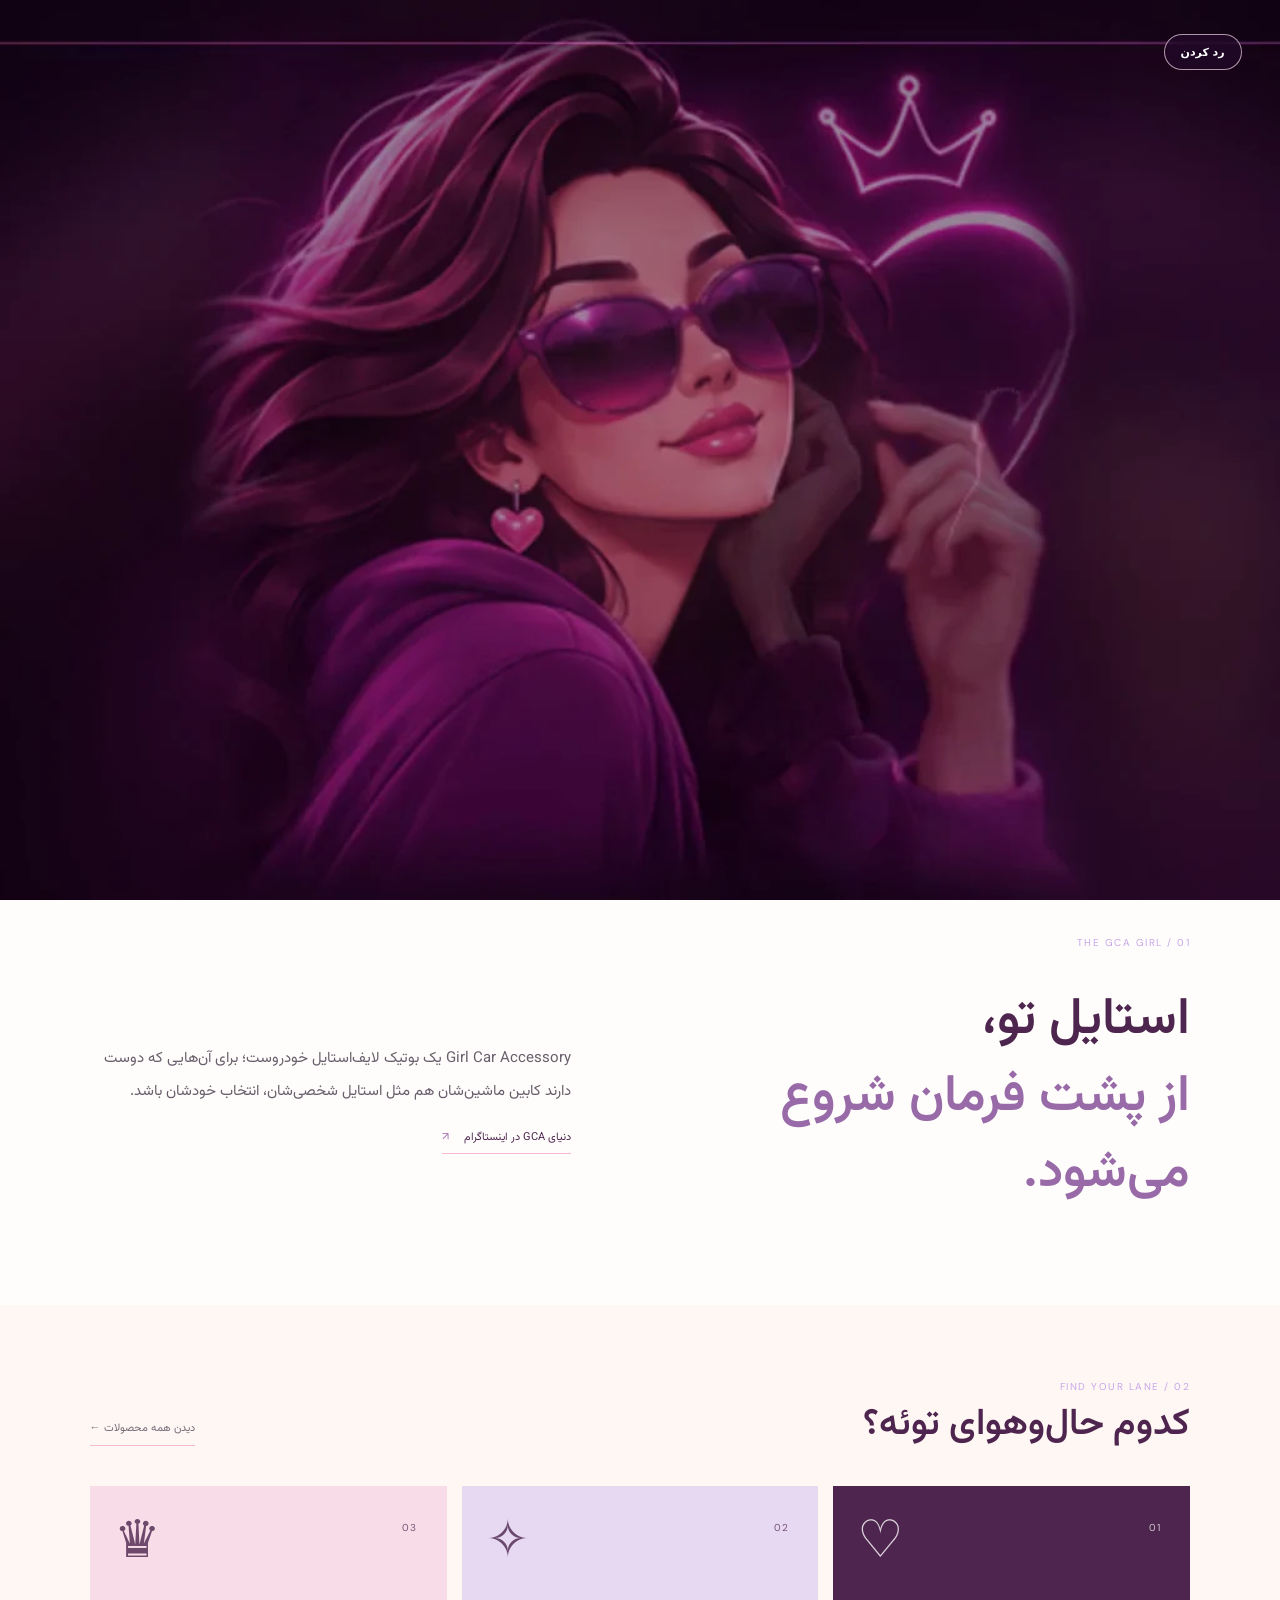
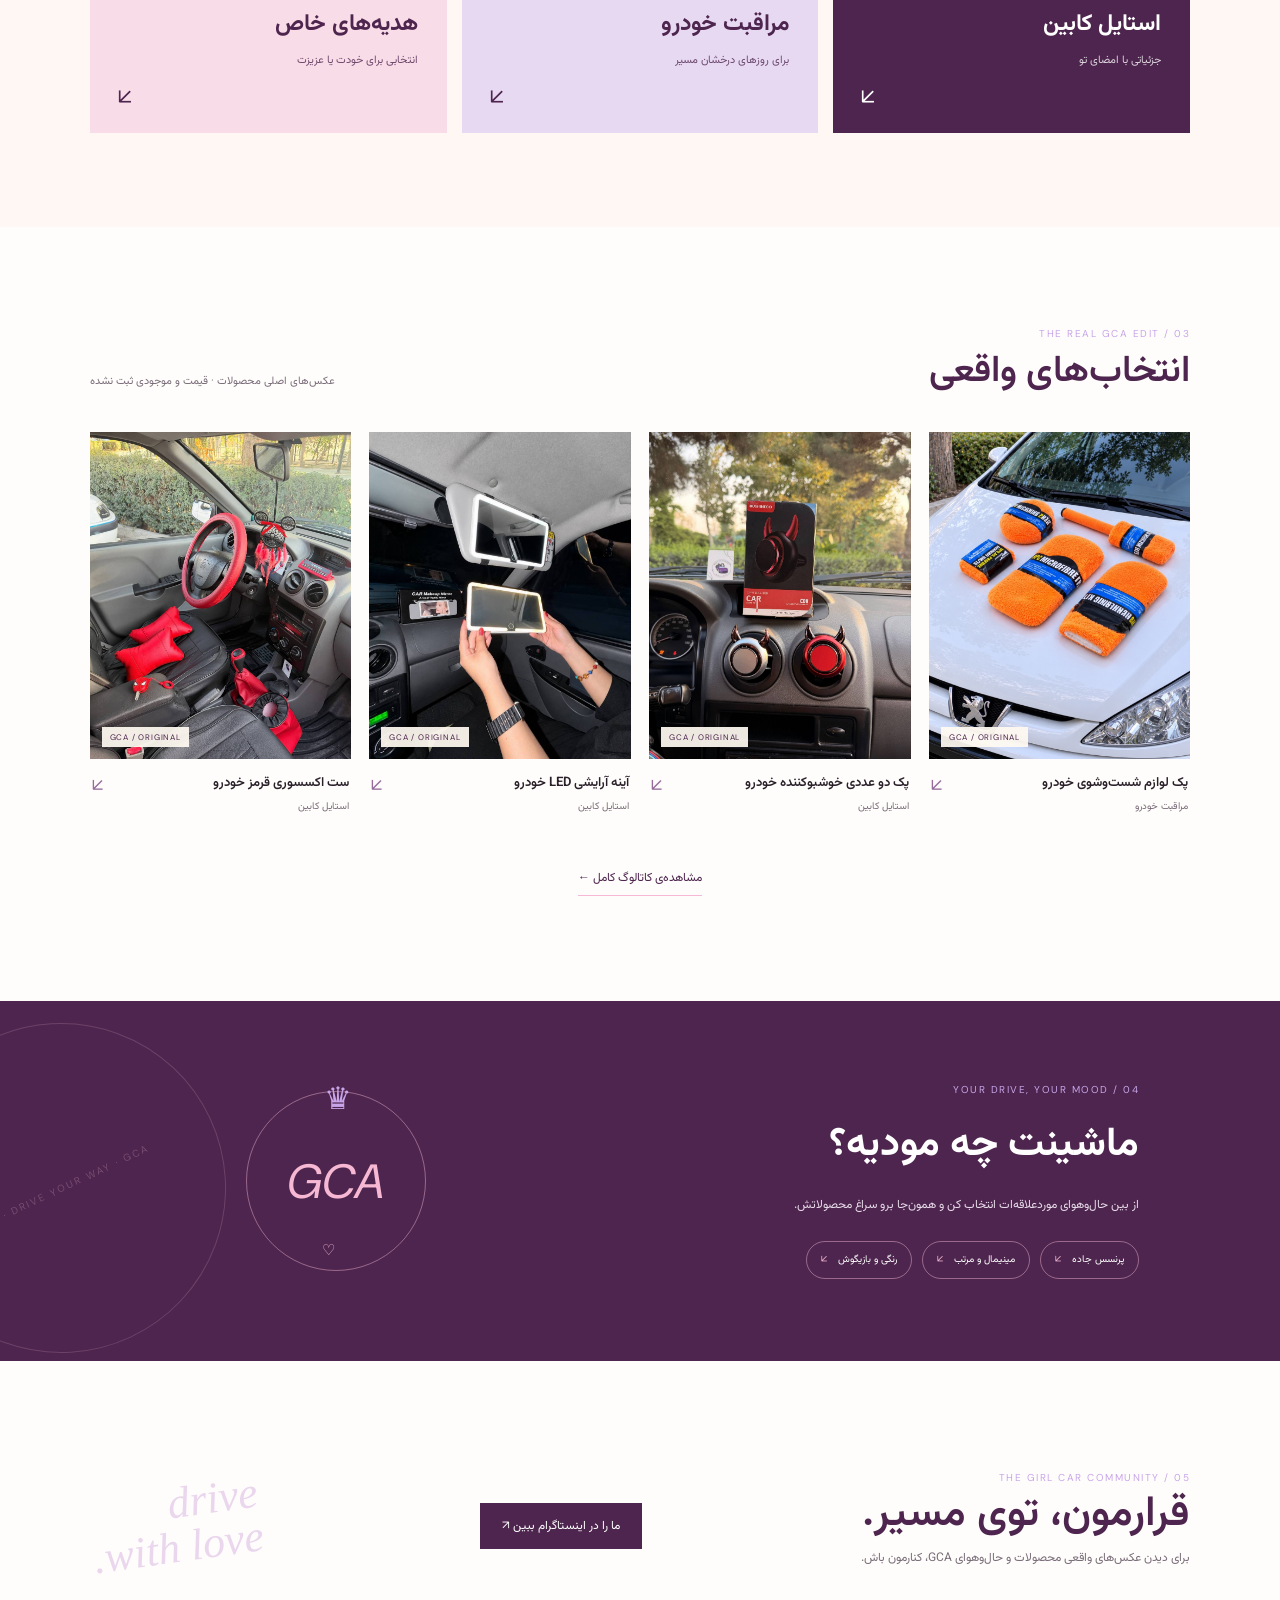
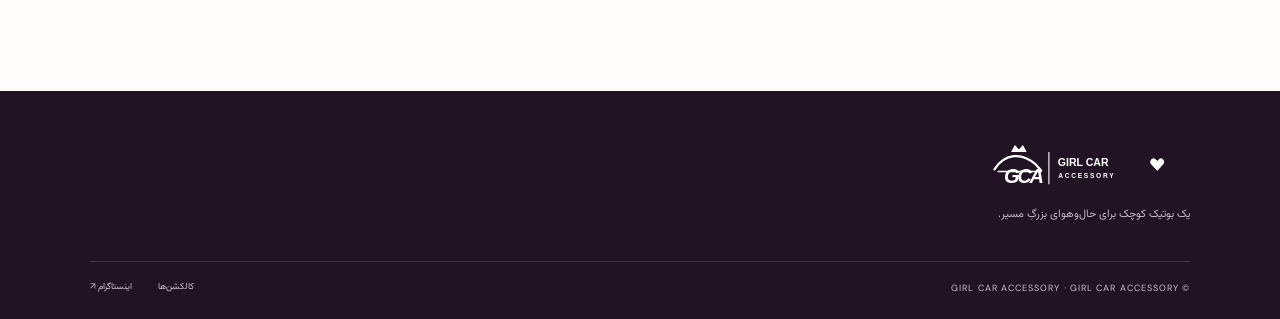
==== commit 1861ff15: "Integrate owner-supplied cinematic film V4 into V2" ====
--- a/v2/index.html
+++ b/v2/index.html
@@ -8,39 +8,31 @@
   <link href="https://fonts.googleapis.com/css2?family=DM+Sans:wght@400;500;600;700;800&family=Vazirmatn:wght@300;400;500;600;700;800&display=swap" rel="stylesheet">
   <link rel="icon" href="assets/gca-signature.svg" type="image/svg+xml"><link rel="stylesheet" href="styles.css">
   <style>
-    #gca-cinematic{position:fixed;inset:0;z-index:2147483000;display:grid;place-items:center;overflow:hidden;background:#170d20;color:#fff;direction:ltr}
-    #gca-cinematic[hidden],html.gca-intro-skipped #gca-cinematic{display:none!important}
-    #gca-cinematic .gca-cinematic__ambient{position:absolute;inset:0;pointer-events:none;background:radial-gradient(ellipse at 58% 45%,#6f347455 0,transparent 48%),radial-gradient(ellipse at 46% 100%,#b9498250 0,transparent 52%),linear-gradient(145deg,#130a1b,#25112f 60%,#160b20)}
-    #gca-cinematic .gca-cinematic__scene{position:relative;z-index:1;width:min(94vw,1000px);aspect-ratio:1070/610;opacity:0;transform:scale(.94);filter:brightness(.42) blur(9px)}
-    #gca-cinematic .gca-cinematic__scene{overflow:hidden;border-radius:24px;outline:1px solid #ffe2f54a;box-shadow:0 34px 110px #05020a80,0 0 70px #b45edf32}
-    #gca-cinematic img{position:absolute;inset:0;width:100%;height:100%;object-fit:fill}
-    #gca-cinematic .gca-cinematic__brand{position:absolute;top:clamp(23px,4vw,46px);left:clamp(22px,5vw,76px);z-index:2;font:800 10px/1.4 system-ui,sans-serif;letter-spacing:.18em}
-    #gca-cinematic .gca-cinematic__skip{position:absolute;top:clamp(20px,4vw,42px);right:clamp(20px,5vw,76px);z-index:3;padding:8px 12px;border:1px solid #ffffff66;border-radius:30px;color:#fff;background:#ffffff0c;font:600 9px system-ui,sans-serif;letter-spacing:.15em;cursor:pointer}
-    #gca-cinematic .gca-cinematic__skip:focus-visible{outline:2px solid #ffc4df;outline-offset:3px}
-    @media(max-width:600px){#gca-cinematic .gca-cinematic__scene{width:94vw}#gca-cinematic .gca-cinematic__brand{font-size:9px}}
+    #gca-film-overlay{position:fixed;inset:0;z-index:2147483000;overflow:hidden;background:#180a22;direction:ltr;opacity:1;visibility:visible;transition:opacity .46s ease,visibility .46s ease;isolation:isolate}
+    #gca-film-overlay[hidden],html.gca-film-disabled #gca-film-overlay{display:none!important}
+    #gca-film-overlay.is-exiting{opacity:0;visibility:hidden;pointer-events:none}
+    #gca-film-overlay video{position:absolute;inset:0;display:block;width:100%;height:100%;object-fit:cover;object-position:center}
+    #gca-film-overlay .gca-film__skip{position:absolute;z-index:2;top:clamp(17px,3vw,34px);right:clamp(17px,3vw,45px);min-width:58px;min-height:36px;padding:9px 16px;border:1px solid #ffe4f2a6;border-radius:24px;color:#fff;background:#270d346b;font:600 11px/1 system-ui,sans-serif;cursor:pointer;backdrop-filter:blur(12px)}
+    #gca-film-overlay .gca-film__skip:focus-visible{outline:3px solid #ffbadb;outline-offset:4px}
+    #gca-film-overlay::after{content:"";position:absolute;z-index:1;bottom:0;left:0;height:2px;width:100%;background:#f59ce2;transform:scaleX(0);transform-origin:left}
+    #gca-film-overlay.is-playing::after{animation:gca-film-progress 3.6s linear forwards}
+    @keyframes gca-film-progress{to{transform:scaleX(1)}}
+    @media(prefers-reduced-motion:reduce){#gca-film-overlay{display:none!important}}
   </style>
   <script>
-    (()=>{const root=document.documentElement,connection=navigator.connection||{};let skip=false;try{skip=sessionStorage.getItem('gca-cinematic-v2-seen')==='1'||matchMedia('(prefers-reduced-motion: reduce)').matches||!!connection.saveData||/^(slow-2g|2g)$/.test(connection.effectiveType||'');if(!skip)sessionStorage.setItem('gca-cinematic-v2-seen','1')}catch{}if(skip){root.classList.add('gca-intro-skipped');return}window.__gcaIntroEligible=true;const style=document.createElement('link');style.rel='preload';style.as='style';style.href='drive-intro/intro.css';document.head.appendChild(style);const art=document.createElement('link');art.rel='preload';art.as='image';art.href='drive-intro/assets/mascot-drive.webp';art.fetchPriority='low';document.head.appendChild(art);window.__gcaIntroFallback=setTimeout(()=>root.classList.add('gca-intro-skipped'),3500)})();
+    (()=>{const root=document.documentElement,conn=navigator.connection||{};let skip=false;try{skip=sessionStorage.getItem('gca-film-v4-seen')==='1'||matchMedia('(prefers-reduced-motion: reduce)').matches||!!conn.saveData||/^(slow-2g|2g)$/.test(conn.effectiveType||'');if(!skip)sessionStorage.setItem('gca-film-v4-seen','1')}catch{skip=true}if(skip){root.classList.add('gca-film-disabled');return}root.classList.add('gca-film-enabled');const css=document.createElement('link');css.rel='preload';css.as='style';css.href='drive-intro/intro.css';document.head.appendChild(css);const poster=document.createElement('link');poster.rel='preload';poster.as='image';poster.href=matchMedia('(max-width:700px)').matches?'drive-intro/assets/poster-mobile.webp':'drive-intro/assets/poster-desktop.webp';poster.fetchPriority='high';document.head.appendChild(poster)})();
   </script>
-  <noscript><style>#gca-cinematic{display:none!important}</style></noscript>
+  <noscript><style>#gca-film-overlay{display:none!important}</style></noscript>
 </head>
 <body>
-  <section id="gca-cinematic" aria-label="پیش درآمد تصویری Girl Car Accessory">
-    <div class="gca-cinematic__ambient" aria-hidden="true"></div>
-    <div class="gca-cinematic__brand">GIRL CAR ACCESSORY</div>
-    <div class="gca-cinematic__scene" data-gca-scene>
-      <img class="gca-cinematic__plate" data-gca-art data-src="drive-intro/assets/mascot-drive.webp" alt="دختر با عینک بنفش در کنار خودروی اسپرت بنفش، تصویر برند Girl Car Accessory" width="1070" height="610" fetchpriority="low">
-      <img class="gca-cinematic__mascot" data-gca-art data-src="drive-intro/assets/mascot-drive.webp" alt="" aria-hidden="true" width="1070" height="610">
-      <img class="gca-cinematic__car" data-gca-art data-src="drive-intro/assets/mascot-drive.webp" alt="" aria-hidden="true" width="1070" height="610">
-      <i class="gca-cinematic__headlight gca-cinematic__headlight--left" aria-hidden="true"></i>
-      <i class="gca-cinematic__headlight gca-cinematic__headlight--right" aria-hidden="true"></i>
-      <i class="gca-cinematic__trail gca-cinematic__trail--one" aria-hidden="true"></i>
-      <i class="gca-cinematic__trail gca-cinematic__trail--two" aria-hidden="true"></i>
-    </div>
-    
-    <button class="gca-cinematic__skip" type="button" data-gca-skip aria-label="رد شدن از پیش درآمد" onclick="window.__gcaCinematicSkip?window.__gcaCinematicSkip():document.documentElement.classList.add('gca-intro-skipped')">SKIP</button>
+  <section id="gca-film-overlay" aria-label="فیلم معرفی Girl Car Accessory">
+    <video id="gca-film" autoplay muted playsinline preload="none" aria-hidden="true" data-poster-desktop="drive-intro/assets/poster-desktop.webp" data-poster-mobile="drive-intro/assets/poster-mobile.webp">
+      <source data-film-desktop="drive-intro/assets/film-desktop.mp4" type="video/mp4">
+      <source data-film-mobile="drive-intro/assets/film-mobile.mp4" type="video/mp4">
+    </video>
+    <button class="gca-film__skip" type="button" aria-label="رد کردن فیلم معرفی">رد کردن</button>
   </section>
-  <script>if(window.__gcaIntroEligible){document.querySelectorAll('[data-gca-art]').forEach(image=>image.src=image.dataset.src)}</script>
+  <script>if(document.documentElement.classList.contains('gca-film-enabled')){const v=document.getElementById('gca-film'),mobile=matchMedia('(max-width:700px)').matches;v.poster=v.dataset[mobile?'posterMobile':'posterDesktop'];const src=v.querySelector(mobile?'[data-film-mobile]':'[data-film-desktop]');src.src=src.dataset[mobile?'filmMobile':'filmDesktop'];v.preload='auto';v.load()}</script>
   <div class="topline"><span>برای ماشینت، با امضای خودت</span><a href="https://www.instagram.com/girl_car_accessory/" target="_blank" rel="noreferrer">در اینستاگرام دنبالمون کن ↗</a></div>
   <header class="header" id="top"><button class="menu-button" aria-label="باز کردن منو" aria-expanded="false"><span></span><span></span></button><nav class="nav" aria-label="ناوبری اصلی"><a href="index.html" aria-current="page">خانه</a><a href="catalog.html">کالکشن‌ها</a><a href="catalog.html?category=car-care">مراقبت خودرو</a><a href="catalog.html?category=interior">استایل کابین</a></nav><a class="brand" href="index.html" aria-label="خانه Girl Car Accessory"><img src="assets/gca-signature.svg" alt="Girl Car Accessory"></a><a class="bag" href="cart.html"><span>نمای پیش‌خرید</span><b aria-hidden="true">✦</b></a></header>
   <main>
